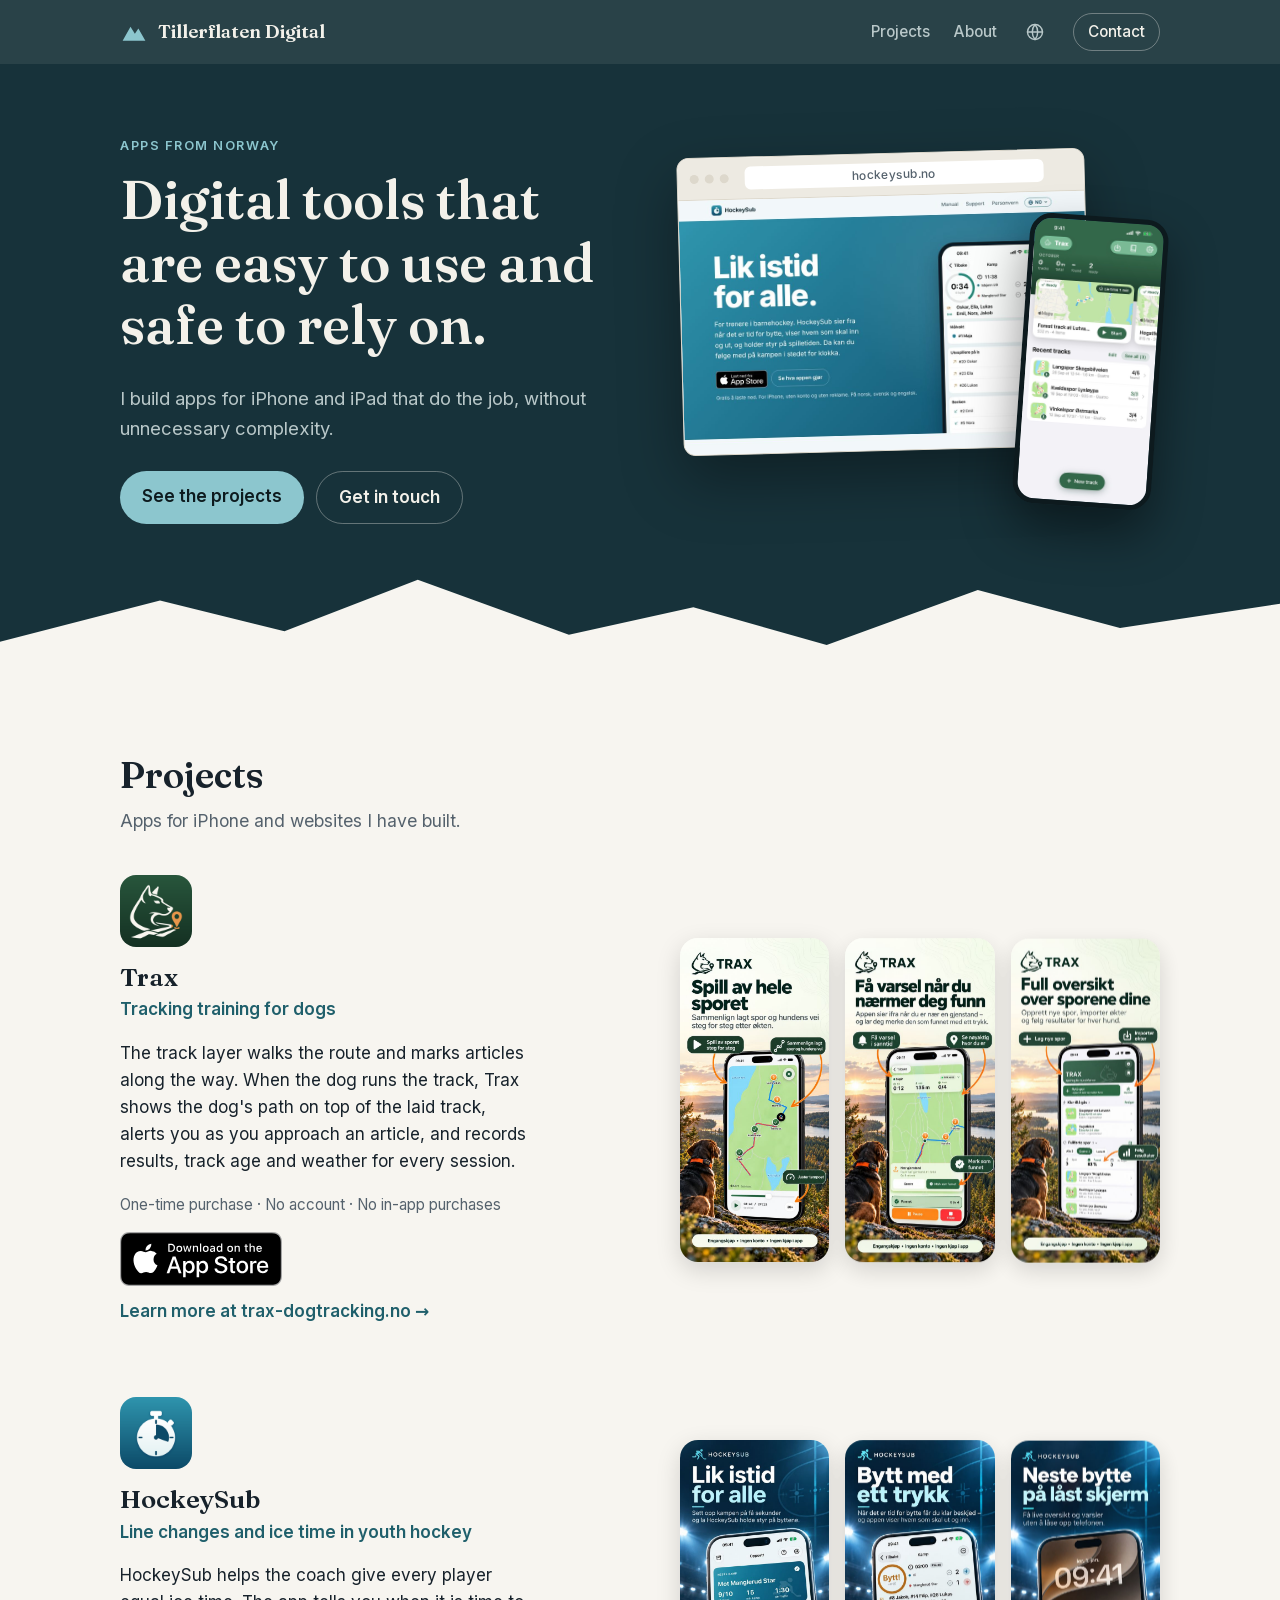
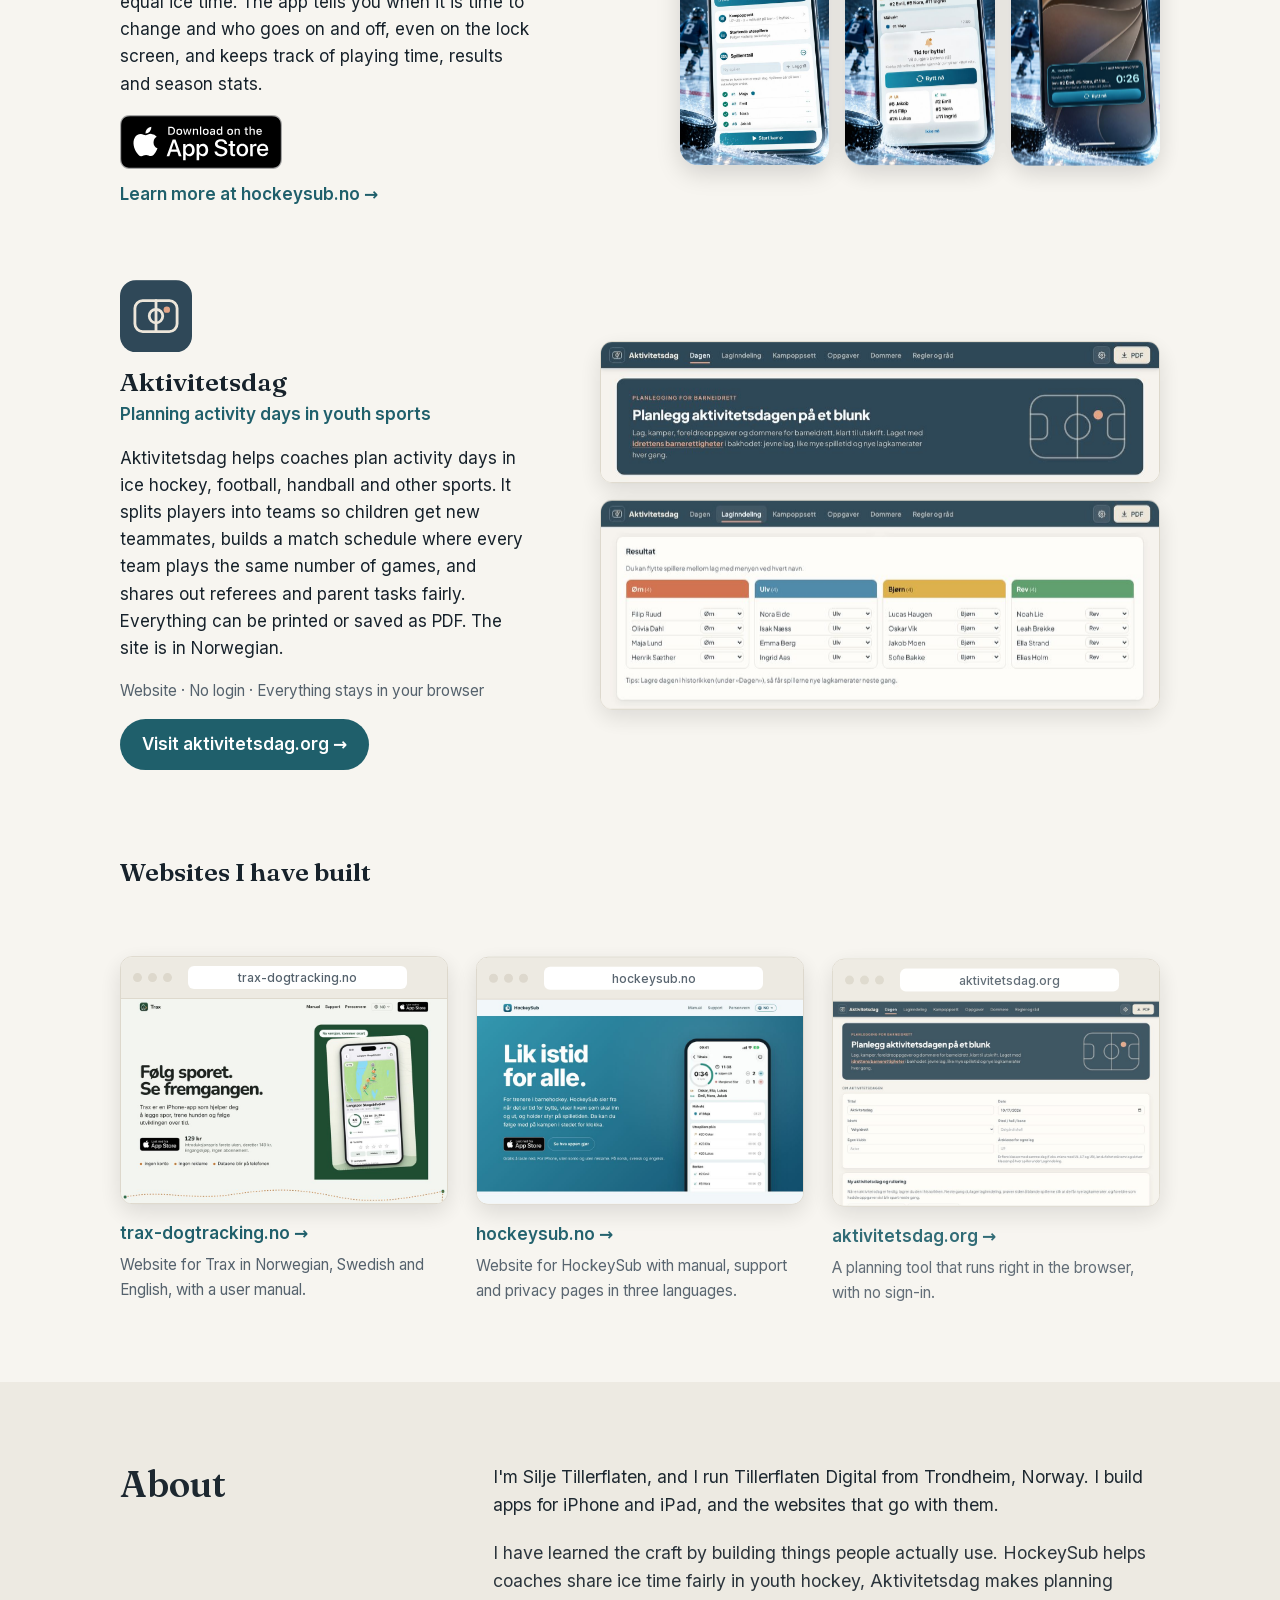
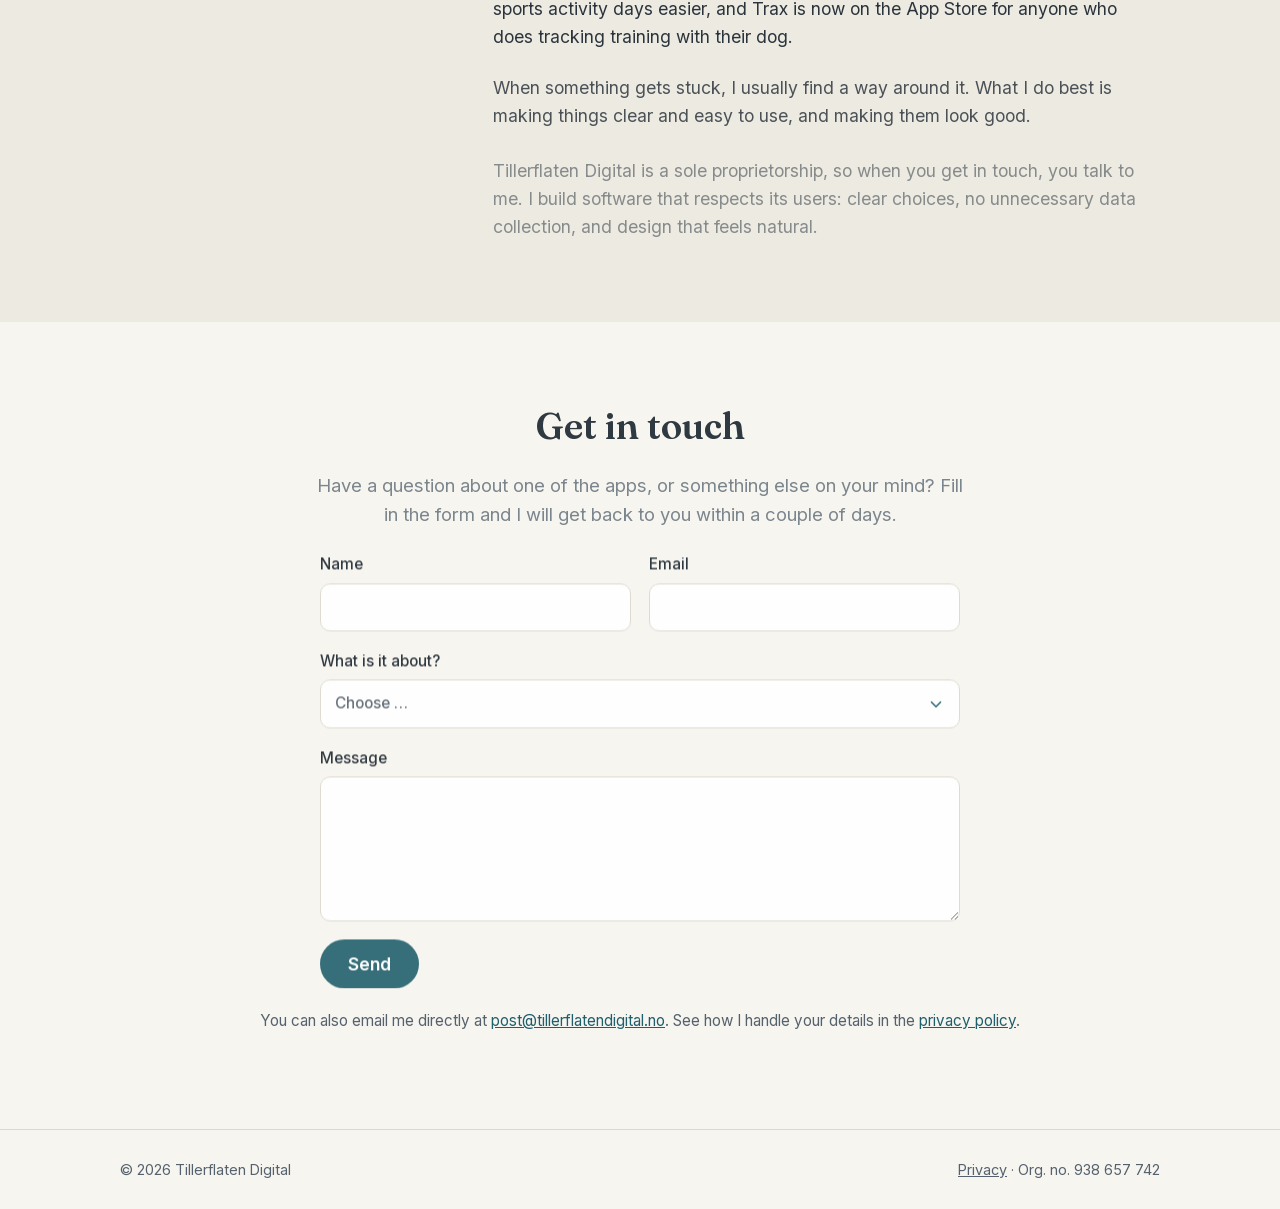
==== site/en/index.html @ fb7f8909 "Skjul nettsidetjenester til bierverv-søknaden er godkjent Fjerner Tjenester og priser, Slik foregår " ====
<!doctype html>
<html lang="en">
<head>
  <meta charset="utf-8">
  <meta name="viewport" content="width=device-width, initial-scale=1">
  <title>Tillerflaten Digital – apps for iPhone and iPad</title>
  <meta name="description" content="Tillerflaten Digital builds apps for iPhone and iPad.">
  <link rel="icon" href="../favicon.ico" sizes="any">
  <link rel="icon" href="../favicon.svg" type="image/svg+xml">
  <link rel="apple-touch-icon" href="../icons/apple-touch-icon.png">
  <link rel="manifest" href="../site.webmanifest">
  <meta name="theme-color" content="#17323a">
  <meta name="apple-mobile-web-app-title" content="Tillerflaten">
  <link rel="alternate" hreflang="nb" href="https://tillerflatendigital.no/">
  <link rel="alternate" hreflang="en" href="https://tillerflatendigital.no/en/">
  <link rel="alternate" hreflang="x-default" href="https://tillerflatendigital.no/">
  <link rel="preload" href="../fonts/inter-latin.woff2" as="font" type="font/woff2" crossorigin>
  <link rel="preload" href="../fonts/fraunces-latin.woff2" as="font" type="font/woff2" crossorigin>
  <link rel="stylesheet" href="../styles.css?v=13">
  <script>
    // Skjul innhold som skal animeres inn, men bare hvis brukeren ikke har bedt om redusert bevegelse.
    if (!matchMedia('(prefers-reduced-motion: reduce)').matches) {
      document.documentElement.classList.add('motion');
      setTimeout(function () { if (!window.gsap) document.documentElement.classList.remove('motion'); }, 3000);
    }
  </script>
</head>
<body>
  <header class="topbar">
    <div class="wrap topbar-inner">
      <a class="brand" href="#">
        <svg class="brand-mark" viewBox="0 0 32 32" aria-hidden="true"><path d="M3 26 L12 10 L17 18 L21 12 L29 26 Z" /></svg>
        Tillerflaten Digital
      </a>
      <nav class="nav" aria-label="Main menu">
        <a href="#apps">Projects</a>
        <a href="#about">About</a>
        <a href="../" class="nav-lang" hreflang="nb" lang="nb" aria-label="Norsk versjon" title="Norsk"><svg class="globe" viewBox="0 0 24 24" aria-hidden="true"><circle cx="12" cy="12" r="9"/><path d="M3 12h18"/><path d="M12 3a14 14 0 0 1 0 18a14 14 0 0 1 0-18z"/></svg></a>
        <a href="#contact" class="nav-cta">Contact</a>
      </nav>
    </div>
  </header>

  <main>
    <section class="hero">
      <div class="wrap hero-grid">
        <div class="hero-text">
        <p class="eyebrow">Apps from Norway</p>
        <h1>Digital tools that are easy to use and safe to rely on.</h1>
        <p class="lead">
          I build apps for iPhone and iPad that do the job,
          without unnecessary complexity.
        </p>
        <div class="actions">
          <a class="btn btn-primary" href="#apps">See the projects</a>
          <a class="btn btn-ghost" href="#contact">Get in touch</a>
        </div>
        </div>
        <div class="hero-art">
          <div class="browser">
            <div class="browser-bar" aria-hidden="true"><span></span><span></span><span></span><b>hockeysub.no</b></div>
            <img src="../img/nettside-hockeysub.jpg?v=2" alt="The website hockeysub.no, built by Tillerflaten Digital" width="960" height="600">
          </div>
          <img class="hero-phone" src="../img/trax-app-en.jpg" alt="The Trax app on iPhone, with tracks ready to run and recent tracks" width="540" height="1173">
        </div>
      </div>
      <svg class="ridge" viewBox="0 0 1440 160" preserveAspectRatio="none" aria-hidden="true">
        <path d="M0 160 L0 110 L180 50 L320 95 L470 20 L640 100 L780 60 L930 115 L1100 35 L1260 90 L1440 55 L1440 160 Z" />
      </svg>
    </section>

    <section id="apps" class="section">
      <div class="wrap">
        <h2>Projects</h2>
        <p class="section-lead">Apps for iPhone and websites I have built.</p>

        <article class="app">
          <div class="app-info">
            <img class="app-icon" src="../img/trax-ikon.png" alt="" width="96" height="96">
            <h3>Trax</h3>
            <p class="app-tagline">Tracking training for dogs</p>
            <p>
              The track layer walks the route and marks articles along the way. When the dog
              runs the track, Trax shows the dog's path on top of the laid track, alerts you as
              you approach an article, and records results, track age and weather for every session.
            </p>
            <p class="app-meta">One-time purchase · No account · No in-app purchases</p>
            <div class="app-links">
              <a class="store-badge" href="https://apps.apple.com/app/id6758005408"><img src="../img/app-store-en.svg" alt="Download Trax on the App Store" width="162" height="54"></a>
              <a class="app-site" href="https://trax-dogtracking.no/en/">Learn more at trax-dogtracking.no →</a>
            </div>
          </div>
          <div class="shots">
            <img src="../img/trax-1.jpg" alt="Trax replays the track and the dog's path step by step" width="540" height="1174" loading="lazy">
            <img src="../img/trax-2.jpg" alt="Trax alerts you when you approach an article" width="540" height="1174" loading="lazy">
            <img src="../img/trax-3.jpg" alt="Overview of tracks and results in Trax" width="540" height="1174" loading="lazy">
          </div>
        </article>

        <article class="app">
          <div class="app-info">
            <img class="app-icon" src="../img/hockeysub-ikon.png" alt="" width="96" height="96">
            <h3>HockeySub</h3>
            <p class="app-tagline">Line changes and ice time in youth hockey</p>
            <p>
              HockeySub helps the coach give every player equal ice time. The app tells you when
              it is time to change and who goes on and off, even on the lock screen, and keeps
              track of playing time, results and season stats.
            </p>
            <div class="app-links">
              <a class="store-badge" href="https://apps.apple.com/app/id6752128486"><img src="../img/app-store-en.svg" alt="Download HockeySub on the App Store" width="162" height="54"></a>
              <a class="app-site" href="https://hockeysub.no/">Learn more at hockeysub.no →</a>
            </div>
          </div>
          <div class="shots">
            <img src="../img/hockeysub-1.jpg" alt="Setting up a game in HockeySub" width="540" height="1174" loading="lazy">
            <img src="../img/hockeysub-2.jpg" alt="HockeySub tells you when it is time to change" width="540" height="1174" loading="lazy">
            <img src="../img/hockeysub-3.jpg" alt="The next change shown on the lock screen" width="540" height="1174" loading="lazy">
          </div>
        </article>

        <article class="app app-web">
          <div class="app-info">
            <img class="app-icon" src="../img/aktivitetsdag-ikon.svg" alt="" width="96" height="96">
            <h3>Aktivitetsdag</h3>
            <p class="app-tagline">Planning activity days in youth sports</p>
            <p>
              Aktivitetsdag helps coaches plan activity days in ice hockey, football, handball and other sports. It splits players into teams so children get new teammates, builds a match schedule where every team plays the same number of games, and shares out referees and parent tasks fairly. Everything can be printed or saved as PDF. The site is in Norwegian.
            </p>
            <p class="app-meta">Website · No login · Everything stays in your browser</p>
            <div class="app-links">
              <a class="btn btn-primary" href="https://aktivitetsdag.org/">Visit aktivitetsdag.org →</a>
            </div>
          </div>
          <div class="web-shots">
            <img src="../img/aktivitetsdag-1.jpg?v=2" alt="The Aktivitetsdag home page" width="960" height="242" loading="lazy">
            <img src="../img/aktivitetsdag-2.jpg?v=2" alt="Team split into four teams in Aktivitetsdag" width="960" height="357" loading="lazy">
          </div>
        </article>

        <div class="sites">
          <h3>Websites I have built</h3>
          <p class="section-lead">Each app has its own website, built from scratch to fit the product.</p>
          <div class="site-grid">
          <a class="site-card" href="https://trax-dogtracking.no/">
            <div class="browser">
              <div class="browser-bar" aria-hidden="true"><span></span><span></span><span></span><b>trax-dogtracking.no</b></div>
              <img src="../img/nettside-trax.jpg?v=3" alt="The front page of trax-dogtracking.no" width="960" height="600" loading="lazy">
            </div>
            <span class="site-name">trax-dogtracking.no →</span>
            <span class="site-desc">Website for Trax in Norwegian, Swedish and English, with a user manual.</span>
          </a>
          <a class="site-card" href="https://hockeysub.no/">
            <div class="browser">
              <div class="browser-bar" aria-hidden="true"><span></span><span></span><span></span><b>hockeysub.no</b></div>
              <img src="../img/nettside-hockeysub.jpg?v=2" alt="The front page of hockeysub.no" width="960" height="600" loading="lazy">
            </div>
            <span class="site-name">hockeysub.no →</span>
            <span class="site-desc">Website for HockeySub with manual, support and privacy pages in three languages.</span>
          </a>
          <a class="site-card" href="https://aktivitetsdag.org/">
            <div class="browser">
              <div class="browser-bar" aria-hidden="true"><span></span><span></span><span></span><b>aktivitetsdag.org</b></div>
              <img src="../img/nettside-aktivitetsdag.jpg?v=2" alt="The front page of aktivitetsdag.org" width="960" height="600" loading="lazy">
            </div>
            <span class="site-name">aktivitetsdag.org →</span>
            <span class="site-desc">A planning tool that runs right in the browser, with no sign-in.</span>
          </a>
          </div>
        </div>
      </div>
    </section>

    <section id="about" class="section section-alt">
      <div class="wrap about">
        <h2>About</h2>
        <div>
          <p>
            I'm Silje Tillerflaten, and I run Tillerflaten Digital from Trondheim, Norway. I build apps for iPhone and iPad, and the websites that go with them.
          </p>
          <p>
            I have learned the craft by building things people actually use. HockeySub helps coaches share ice time fairly in youth hockey, Aktivitetsdag makes planning sports activity days easier, and Trax is now on the App Store for anyone who does tracking training with their dog.
          </p>
          <p>
            When something gets stuck, I usually find a way around it. What I do best is making things clear and easy to use, and making them look good.
          </p>
          <p>
            Tillerflaten Digital is a sole proprietorship, so when you get in touch, you talk to me. I build software that respects its users: clear choices, no unnecessary data collection, and design that feels natural.
          </p>
        </div>
      </div>
    </section>

    <section id="contact" class="section">
      <div class="wrap contact">
        <h2>Get in touch</h2>
        <p class="lead">Have a question about one of the apps, or something else on your mind? Fill in the form and I will get back to you within a couple of days.</p>
        <form class="form" action="https://formsubmit.co/post@tillerflatendigital.no" method="POST">
          <input type="hidden" name="_subject" value="New enquiry from tillerflatendigital.no (English)">
          <input type="hidden" name="_next" value="https://tillerflatendigital.no/en/thanks.html">
          <input type="hidden" name="_template" value="table">
          <input type="text" name="_honey" class="hp" tabindex="-1" autocomplete="off" aria-hidden="true">
          <div class="form-row">
            <label>Name
              <input type="text" name="Name" autocomplete="name" required>
            </label>
            <label>Email
              <input type="email" name="email" autocomplete="email" required>
            </label>
          </div>
          <label>What is it about?
            <select name="What is it about?" required>
              <option value="">Choose …</option>
              <option>Trax</option>
              <option>HockeySub</option>
              <option>Aktivitetsdag</option>
              <option>Something else</option>
            </select>
          </label>
          <label>Message
            <textarea name="Message" rows="5" required></textarea>
          </label>
          <button type="submit" class="btn btn-primary btn-lg">Send</button>
        </form>
        <p class="form-alt">You can also email me directly at <a href="mailto:post@tillerflatendigital.no">post@tillerflatendigital.no</a>. See how I handle your details in the <a href="privacy.html">privacy policy</a>.</p>
      </div>
    </section>
  </main>

  <footer class="footer">
    <div class="wrap footer-inner">
      <span>© <span id="year">2026</span> Tillerflaten Digital</span>
      <span><a href="privacy.html">Privacy</a> · Org. no. 938 657 742</span>
    </div>
  </footer>

  <script>document.getElementById('year').textContent = new Date().getFullYear();</script>
  <script src="../vendor/gsap.min.js" defer></script>
  <script src="../vendor/ScrollTrigger.min.js" defer></script>
  <script src="../motion.js?v=4" defer></script>
  <script data-goatcounter="https://tillerflatendigital.goatcounter.com/count" async src="//gc.zgo.at/count.js"></script>
</body>
</html>
---- site/styles.css ----
/* Skrifter ligger på siden selv, så ingen besøkende sendes til Google (GDPR).
   Variable filer: én fil dekker alle vektene. latin-ext lastes bare ved behov. */
@font-face {
  font-family: 'Fraunces';
  font-style: normal;
  font-weight: 500 600;
  font-display: swap;
  src: url(fonts/fraunces-latin.woff2) format('woff2');
  unicode-range: U+0000-00FF, U+0131, U+0152-0153, U+02BB-02BC, U+02C6, U+02DA, U+02DC, U+0304, U+0308, U+0329, U+2000-206F, U+20AC, U+2122, U+2191, U+2193, U+2212, U+2215, U+FEFF, U+FFFD;
}
@font-face {
  font-family: 'Fraunces';
  font-style: normal;
  font-weight: 500 600;
  font-display: swap;
  src: url(fonts/fraunces-latin-ext.woff2) format('woff2');
  unicode-range: U+0100-02BA, U+02BD-02C5, U+02C7-02CC, U+02CE-02D7, U+02DD-02FF, U+0304, U+0308, U+0329, U+1D00-1DBF, U+1E00-1E9F, U+1EF2-1EFF, U+2020, U+20A0-20AB, U+20AD-20C4, U+2113, U+2C60-2C7F, U+A720-A7FF;
}
@font-face {
  font-family: 'Inter';
  font-style: normal;
  font-weight: 400 600;
  font-display: swap;
  src: url(fonts/inter-latin.woff2) format('woff2');
  unicode-range: U+0000-00FF, U+0131, U+0152-0153, U+02BB-02BC, U+02C6, U+02DA, U+02DC, U+0304, U+0308, U+0329, U+2000-206F, U+20AC, U+2122, U+2191, U+2193, U+2212, U+2215, U+FEFF, U+FFFD;
}
@font-face {
  font-family: 'Inter';
  font-style: normal;
  font-weight: 400 600;
  font-display: swap;
  src: url(fonts/inter-latin-ext.woff2) format('woff2');
  unicode-range: U+0100-02BA, U+02BD-02C5, U+02C7-02CC, U+02CE-02D7, U+02DD-02FF, U+0304, U+0308, U+0329, U+1D00-1DBF, U+1E00-1E9F, U+1EF2-1EFF, U+2020, U+20A0-20AB, U+20AD-20C4, U+2113, U+2C60-2C7F, U+A720-A7FF;
}

:root {
  --bg: #f7f5f0;
  --bg-alt: #edeae2;
  --surface: #ffffff;
  --text: #17222b;
  --muted: #55626d;
  --border: #ddd8cc;
  --accent: #1f5f6b;
  --accent-hover: #174a54;
  --accent-soft: #dcebec;
  --on-accent: #ffffff;
  --ridge: #edeae2;
  --hero-bg: #17323a;
  --hero-text: #f3f1ea;
  --hero-muted: #b9c8c9;
  --radius: 14px;
}

@media (prefers-color-scheme: dark) {
  :root {
    --bg: #11181d;
    --bg-alt: #172128;
    --surface: #1b262e;
    --text: #e8ebe9;
    --muted: #9aa8b0;
    --border: #2a3842;
    --accent: #6fb3bd;
    --accent-hover: #8cc6ce;
    --accent-soft: #1f3a40;
    --on-accent: #0d1a1e;
    --ridge: #172128;
    --hero-bg: #0c2027;
  }
}

* { box-sizing: border-box; }

html { scroll-behavior: smooth; }

body {
  margin: 0;
  background: var(--bg);
  color: var(--text);
  font-family: Inter, system-ui, -apple-system, sans-serif;
  font-size: 17px;
  line-height: 1.6;
  -webkit-font-smoothing: antialiased;
}

h1, h2, h3 {
  font-family: Fraunces, Georgia, serif;
  font-weight: 600;
  line-height: 1.15;
  margin: 0 0 .5em;
}

h1 { font-size: clamp(2.1rem, 5vw, 3.4rem); max-width: 18ch; }
h2 { font-size: clamp(1.7rem, 3.5vw, 2.3rem); }
h3 { font-size: 1.3rem; }

p { margin: 0 0 1em; }

a { color: var(--accent); }

.wrap {
  max-width: 1080px;
  margin: 0 auto;
  padding: 0 20px;
}

/* Topbar */
.topbar {
  position: sticky;
  top: 0;
  z-index: 10;
  background: color-mix(in srgb, var(--hero-bg) 92%, transparent);
  backdrop-filter: blur(8px);
}

.topbar-inner {
  display: flex;
  align-items: center;
  justify-content: space-between;
  gap: 16px;
  height: 64px;
}

.brand {
  display: flex;
  align-items: center;
  gap: 10px;
  color: var(--hero-text);
  text-decoration: none;
  font-family: Fraunces, Georgia, serif;
  font-weight: 600;
  font-size: 1.15rem;
  white-space: nowrap;
}

.brand-mark { width: 28px; height: 28px; fill: #8cc6ce; }

.nav { display: flex; align-items: center; gap: 24px; }

.nav a {
  color: var(--hero-muted);
  text-decoration: none;
  font-weight: 500;
  font-size: .95rem;
}

.nav a:hover { color: var(--hero-text); }

.nav .nav-lang {
  display: inline-flex;
  align-items: center;
  padding: 4px;
}
.nav .globe {
  width: 20px;
  height: 20px;
  fill: none;
  stroke: currentColor;
  stroke-width: 1.7;
  stroke-linecap: round;
  stroke-linejoin: round;
}

.nav .nav-cta {
  color: var(--hero-text);
  border: 1px solid color-mix(in srgb, var(--hero-text) 35%, transparent);
  padding: 6px 14px;
  border-radius: 999px;
}

/* Hero */
.hero {
  position: relative;
  background: var(--hero-bg);
  color: var(--hero-text);
  padding: 72px 0 150px;
  overflow: hidden;
}

.eyebrow {
  text-transform: uppercase;
  letter-spacing: .12em;
  font-size: .8rem;
  font-weight: 600;
  color: #8cc6ce;
}

.lead {
  font-size: 1.15rem;
  max-width: 54ch;
  color: var(--muted);
}

.hero .lead { color: var(--hero-muted); }

.actions { display: flex; flex-wrap: wrap; gap: 12px; margin-top: 28px; }

.ridge {
  position: absolute;
  left: 0; right: 0; bottom: -2px;
  width: 100%;
  height: 110px;
  fill: var(--bg);
}

/* Buttons */
.btn {
  display: inline-block;
  padding: 12px 22px;
  border-radius: 999px;
  font-weight: 600;
  text-decoration: none;
  transition: background .15s, color .15s, border-color .15s;
}

.btn-primary { background: #8cc6ce; color: #0d1a1e; }
.btn-primary:hover { background: #a7d5db; }

.btn-ghost {
  color: var(--hero-text);
  border: 1px solid color-mix(in srgb, var(--hero-text) 35%, transparent);
}
.btn-ghost:hover { border-color: var(--hero-text); }

.contact .btn-primary { background: var(--accent); color: var(--on-accent); }
.contact .btn-primary:hover { background: var(--accent-hover); }

.btn-lg { font-size: 1.1rem; padding: 14px 28px; }

/* Sections */
.section { padding: 80px 0; }
.section-alt { background: var(--bg-alt); }

.cards {
  display: grid;
  grid-template-columns: repeat(auto-fit, minmax(260px, 1fr));
  gap: 20px;
  margin-top: 28px;
}

.card {
  background: var(--surface);
  border: 1px solid var(--border);
  border-radius: var(--radius);
  padding: 28px;
}

.card p { color: var(--muted); margin: 0; }

.card-icon {
  width: 44px;
  height: 44px;
  border-radius: 12px;
  background: var(--accent-soft);
  display: grid;
  place-items: center;
  margin-bottom: 18px;
}

.card-icon svg {
  width: 22px;
  height: 22px;
  fill: none;
  stroke: var(--accent);
  stroke-width: 1.8;
  stroke-linecap: round;
  stroke-linejoin: round;
}

.tag {
  font-family: Inter, system-ui, sans-serif;
  font-size: .72rem;
  font-weight: 600;
  text-transform: uppercase;
  letter-spacing: .06em;
  vertical-align: middle;
  background: var(--accent-soft);
  color: var(--accent);
  padding: 3px 8px;
  border-radius: 999px;
  margin-left: 6px;
}

.about {
  display: grid;
  grid-template-columns: 1fr 2fr;
  gap: 40px;
}

.about p { font-size: 1.1rem; max-width: 60ch; }

.contact { text-align: center; }
.contact .lead { margin: 0 auto 28px; }

/* Footer */
.footer {
  border-top: 1px solid var(--border);
  padding: 28px 0;
  color: var(--muted);
  font-size: .9rem;
}

.footer-inner {
  display: flex;
  justify-content: space-between;
  flex-wrap: wrap;
  gap: 8px;
}

.section-lead { color: var(--muted); margin: -8px 0 40px; font-size: 1.1rem; }

.app {
  display: grid;
  grid-template-columns: minmax(0, 1fr) minmax(0, 1.4fr);
  gap: 48px;
  align-items: center;
}
.app + .app { margin-top: 72px; }
.app-icon { width: 72px; height: 72px; border-radius: 16px; display: block; margin-bottom: 16px; }
.app h3 { margin: 0; font-size: 1.6rem; }
.app-tagline { color: var(--accent); font-weight: 600; margin: 4px 0 16px; }
.app-info p { max-width: 52ch; }
.app-meta { color: var(--muted); font-size: 0.95rem; }
.app .btn { margin-top: 0; }
.app-links { display: flex; flex-wrap: wrap; align-items: center; gap: 12px 20px; margin-top: 8px; }
.app-site { font-weight: 600; text-decoration: none; }
.app-site:hover { text-decoration: underline; }
.store-badge { display: inline-flex; border-radius: 10px; transition: transform .15s ease; }
.store-badge:hover { transform: translateY(-1px); }
.store-badge:focus-visible { outline: 2px solid var(--accent, currentColor); outline-offset: 3px; }
.store-badge img { height: 54px; width: auto; display: block; }
.app .btn-primary { background: var(--accent); color: var(--on-accent); }
.app .btn-primary:hover { background: var(--accent-hover); }

.shots {
  display: grid;
  grid-template-columns: repeat(3, minmax(0, 1fr));
  gap: 16px;
  max-width: 480px;
  justify-self: end;
}
.shots img {
  width: 100%;
  height: auto;
  border-radius: 18px;
  box-shadow: 0 8px 24px rgba(0, 0, 0, 0.15);
}

/* Prices */
.cards-4 { grid-template-columns: repeat(auto-fit, minmax(230px, 1fr)); }
.card .price {
  color: var(--accent);
  font-weight: 600;
  font-size: 1.1rem;
  margin: -4px 0 12px;
}
.price-note { color: var(--muted); max-width: 70ch; margin: 28px 0 0; }

/* How it works */
.steps {
  list-style: none;
  counter-reset: step;
  padding: 0;
  margin: 28px 0 0;
  display: grid;
  grid-template-columns: repeat(auto-fit, minmax(220px, 1fr));
  gap: 28px;
}
.step { counter-increment: step; }
.step::before {
  content: counter(step);
  display: grid;
  place-items: center;
  width: 40px;
  height: 40px;
  border-radius: 50%;
  background: var(--accent);
  color: var(--on-accent);
  font-weight: 600;
  margin-bottom: 14px;
}
.step h3 { font-size: 1.15rem; }
.step p { color: var(--muted); margin: 0; }

/* Contact form */
.form {
  max-width: 640px;
  margin: 0 auto;
  text-align: left;
  display: grid;
  gap: 18px;
}
.form-row { display: grid; grid-template-columns: 1fr 1fr; gap: 18px; }
.form label { display: grid; align-content: start; gap: 6px; font-weight: 500; font-size: .95rem; }
.form .opt { color: var(--muted); font-weight: 400; }
.form input, .form select, .form textarea {
  font: inherit;
  color: var(--text);
  background: var(--surface);
  border: 1px solid var(--border);
  border-radius: 10px;
  padding: 11px 14px;
  width: 100%;
}
.form textarea { resize: vertical; }
.form select {
  appearance: none;
  -webkit-appearance: none;
  cursor: pointer;
  padding-right: 42px;
  background-image: url("data:image/svg+xml,%3Csvg xmlns='http://www.w3.org/2000/svg' viewBox='0 0 24 24' fill='none' stroke='%231f5f6b' stroke-width='2.2' stroke-linecap='round' stroke-linejoin='round'%3E%3Cpath d='M6 9l6 6 6-6'/%3E%3C/svg%3E");
  background-repeat: no-repeat;
  background-position: right 14px center;
  background-size: 18px;
}
.form select:invalid { color: var(--muted); }
.form select option { color: var(--text); background: var(--surface); }
.form input:focus, .form select:focus, .form textarea:focus {
  outline: 2px solid var(--accent);
  outline-offset: 1px;
  border-color: var(--accent);
}
.form button { justify-self: start; border: 0; cursor: pointer; font-family: inherit; }
.form .hp { position: absolute; left: -9999px; }
.form-alt { color: var(--muted); margin-top: 24px; font-size: .95rem; }

@media (prefers-color-scheme: dark) {
  .form select {
    background-image: url("data:image/svg+xml,%3Csvg xmlns='http://www.w3.org/2000/svg' viewBox='0 0 24 24' fill='none' stroke='%236fb3bd' stroke-width='2.2' stroke-linecap='round' stroke-linejoin='round'%3E%3Cpath d='M6 9l6 6 6-6'/%3E%3C/svg%3E");
  }
}

.web-shots {
  display: grid;
  gap: 16px;
  max-width: 560px;
  justify-self: end;
}
.web-shots img {
  width: 100%;
  height: auto;
  border-radius: 12px;
  border: 1px solid var(--border);
  box-shadow: 0 8px 24px rgba(0, 0, 0, 0.12);
}

@media (max-width: 860px) {
  .web-shots { justify-self: stretch; }
  .app { grid-template-columns: 1fr; gap: 28px; }
  .shots { justify-self: start; }
}

@media (max-width: 640px) {
  body { font-size: 16px; }
  .nav { gap: 16px; }
  .nav a:not(.nav-cta):not(.nav-lang) { display: none; }
  .brand { font-size: 1rem; }
  .hero { padding: 48px 0 120px; }
  .section { padding: 56px 0; }
  .about { grid-template-columns: 1fr; gap: 0; }
  .shots { display: flex; overflow-x: auto; scroll-snap-type: x mandatory; gap: 12px; margin-right: -20px; padding-right: 20px; }
  .form-row { grid-template-columns: 1fr; }
  .shots img { flex: 0 0 44%; width: 44%; min-width: 0; scroll-snap-align: start; }
}

/* Animasjon: skjult til motion.js viser det. Se <head> og motion.js. */
.motion .hero-text > *,
.motion .hero-art,
.motion .site-card,
.motion .section h2,
.motion .section-lead,
.motion .contact .lead,
.motion .card,
.motion .price-note,
.motion .step,
.motion .about > div > p,
.motion .contact .form,
.motion .app-info,
.motion .shots img,
.motion .web-shots img { visibility: hidden; }

/* Hero: tekst til venstre, utvalg av arbeid til høyre */
.hero .wrap { position: relative; z-index: 1; }
.hero-grid {
  display: grid;
  grid-template-columns: minmax(0, 1.05fr) minmax(0, 1fr);
  gap: 56px;
  align-items: center;
}
.hero-art {
  position: relative;
  padding: 0 72px 56px 0;
}
.hero-art .browser {
  transform: rotate(-1.5deg);
  box-shadow: 0 24px 60px rgba(0, 0, 0, 0.35);
}
.hero-phone {
  position: absolute;
  right: 0;
  bottom: 0;
  width: 29%;
  height: auto;
  border-radius: 22px;
  border: 5px solid #0d1a1e;
  box-shadow: 0 24px 50px rgba(0, 0, 0, 0.45);
  transform: rotate(4deg);
}

/* Nettleservindu rundt skjermbilder av nettsider */
.browser {
  background: var(--surface);
  border: 1px solid var(--border);
  border-radius: 12px;
  overflow: hidden;
}
.browser-bar {
  display: flex;
  align-items: center;
  gap: 6px;
  padding: 9px 12px;
  background: var(--bg-alt);
  border-bottom: 1px solid var(--border);
}
.browser-bar span {
  width: 9px;
  height: 9px;
  border-radius: 50%;
  background: var(--border);
}
.browser-bar b {
  flex: 1;
  margin: 0 28px 0 10px;
  padding: 2px 10px;
  border-radius: 6px;
  background: var(--surface);
  color: var(--muted);
  font-size: .75rem;
  font-weight: 500;
  text-align: center;
  white-space: nowrap;
  overflow: hidden;
  text-overflow: ellipsis;
}
.browser img { display: block; width: 100%; height: auto; }

/* Nettsider jeg har laget */
.sites { margin-top: 88px; }
.sites h3 { font-size: 1.6rem; }
.sites .section-lead { margin: 0 0 28px; max-width: 60ch; }
.site-grid {
  display: grid;
  grid-template-columns: repeat(auto-fit, minmax(260px, 1fr));
  gap: 28px;
}
.site-card {
  display: grid;
  gap: 6px;
  color: inherit;
  text-decoration: none;
}
.site-card .browser {
  margin-bottom: 10px;
  box-shadow: 0 8px 24px rgba(0, 0, 0, 0.12);
  transition: transform .2s, box-shadow .2s;
}
.site-card:hover .browser,
.site-card:focus-visible .browser {
  transform: translateY(-4px);
  box-shadow: 0 16px 32px rgba(0, 0, 0, 0.16);
}
.site-name { color: var(--accent); font-weight: 600; }
.site-card:hover .site-name { text-decoration: underline; }
.site-desc { color: var(--muted); font-size: .95rem; }

/* Priser: titler, priser og tekst på samme linje i alle kortene */
@supports (grid-template-rows: subgrid) {
  .cards-4 .card {
    display: grid;
    grid-row: span 4;
    grid-template-rows: subgrid;
    row-gap: 0;
    align-content: start;
  }
  .cards-4 .card h3 { align-self: end; }
}
.card { position: relative; }
.card-featured { border-color: var(--accent); box-shadow: 0 0 0 1px var(--accent); }
.card-badge {
  position: absolute;
  top: -13px;
  left: 24px;
  height: 26px;
  display: inline-flex;
  align-items: center;
  padding: 0 10px;
  border-radius: 999px;
  background: var(--accent);
  color: var(--on-accent);
  font-size: .72rem;
  font-weight: 600;
  letter-spacing: .04em;
  text-transform: uppercase;
}
.price-cta {
  display: flex;
  flex-wrap: wrap;
  align-items: center;
  justify-content: space-between;
  gap: 20px 40px;
  margin-top: 28px;
}
.price-cta .price-note { margin: 0; }
.price-cta .btn-primary { background: var(--accent); color: var(--on-accent); white-space: nowrap; }
.price-cta .btn-primary:hover { background: var(--accent-hover); }

@media (max-width: 960px) {
  .hero-grid { grid-template-columns: 1fr; gap: 40px; }
  .hero-art { max-width: 560px; }
}
@media (max-width: 640px) {
  .hero-art { padding: 0 44px 36px 0; }
  .hero-phone { border-width: 3px; border-radius: 14px; }
  .sites { margin-top: 64px; }
}

/* Personvernerklæring */
.legal { max-width: 720px; }
.legal h1 { max-width: none; }
.legal h2 { font-size: 1.35rem; margin-top: 2em; }
.legal p, .legal dd { max-width: 65ch; }
.legal .updated { color: var(--muted); font-size: .95rem; }
.legal dl { display: grid; grid-template-columns: 6.5em 1fr; gap: 8px 16px; margin: 12px 0 1em; }
.legal dt { font-weight: 600; }
.legal dd { margin: 0; color: var(--muted); }
.footer a { color: inherit; }
@media (max-width: 480px) {
  .legal dl { grid-template-columns: 1fr; gap: 2px; }
  .legal dd { margin-bottom: 10px; }
}
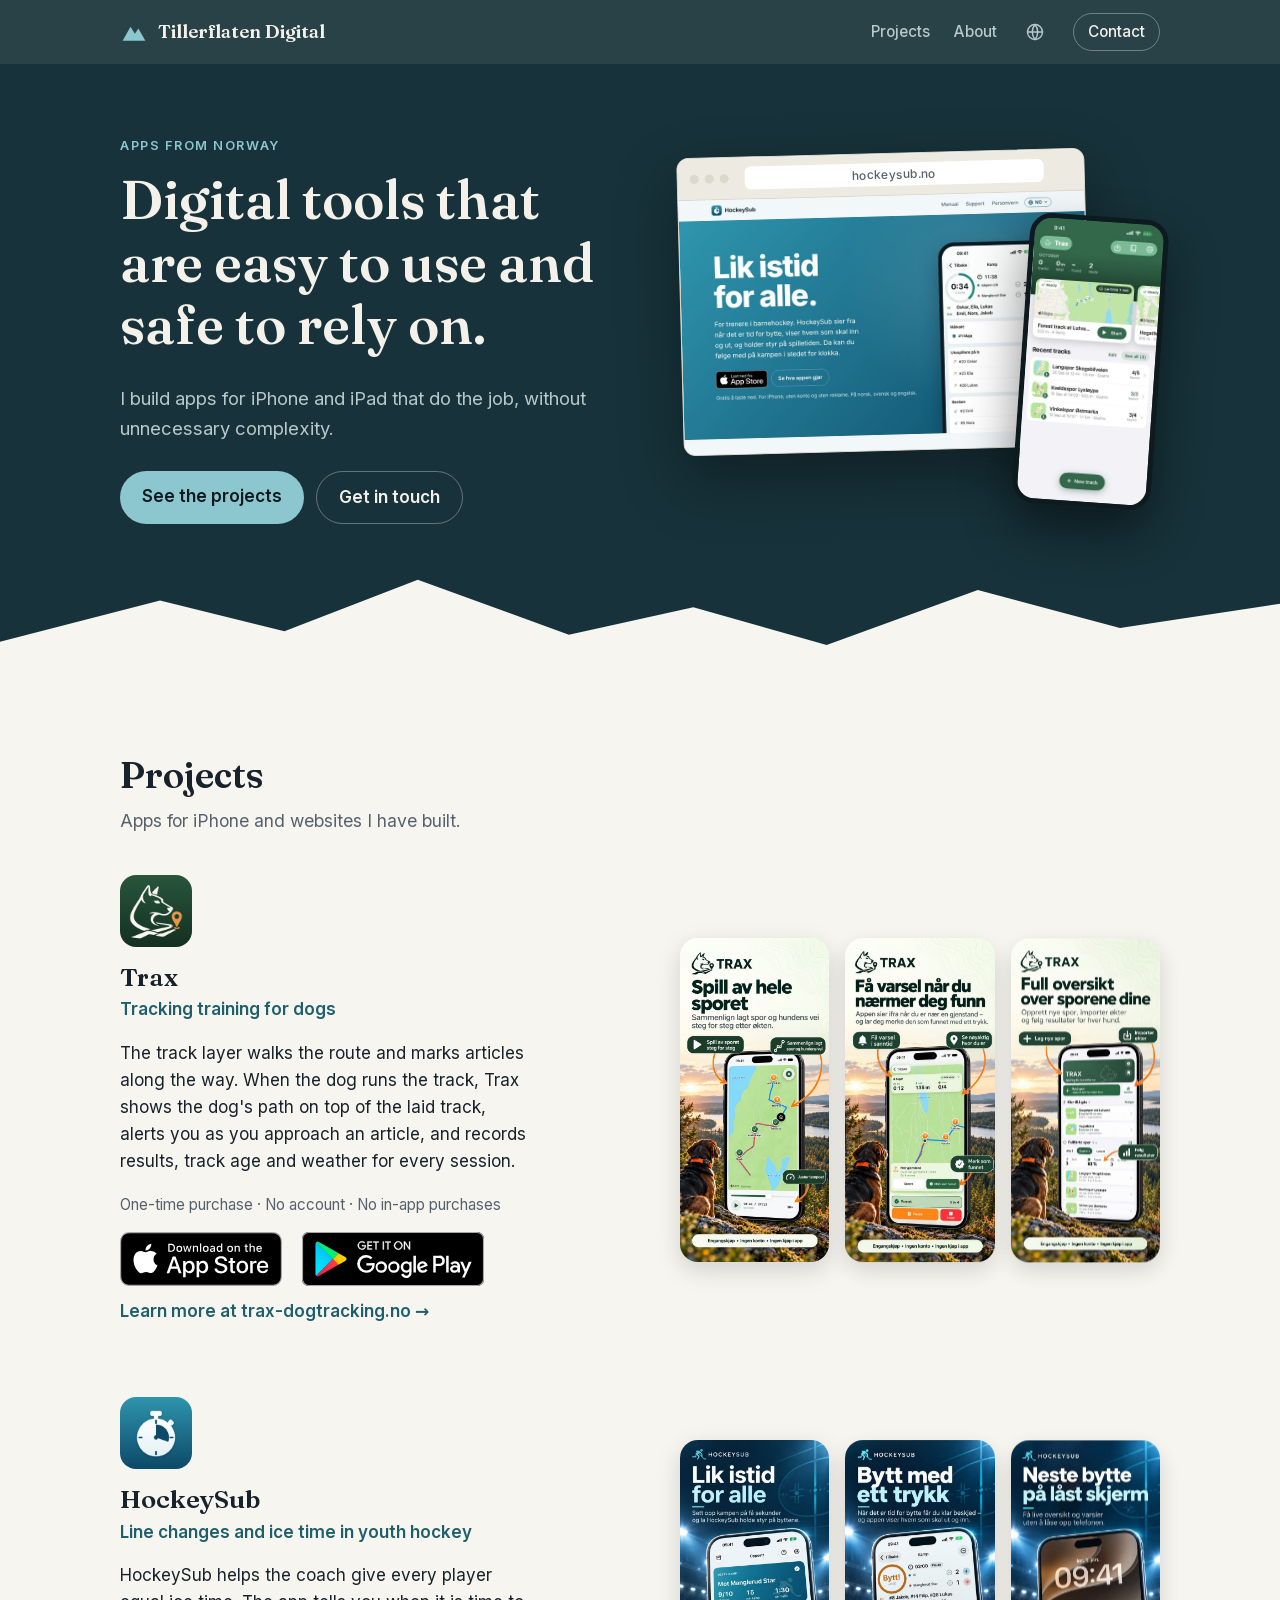
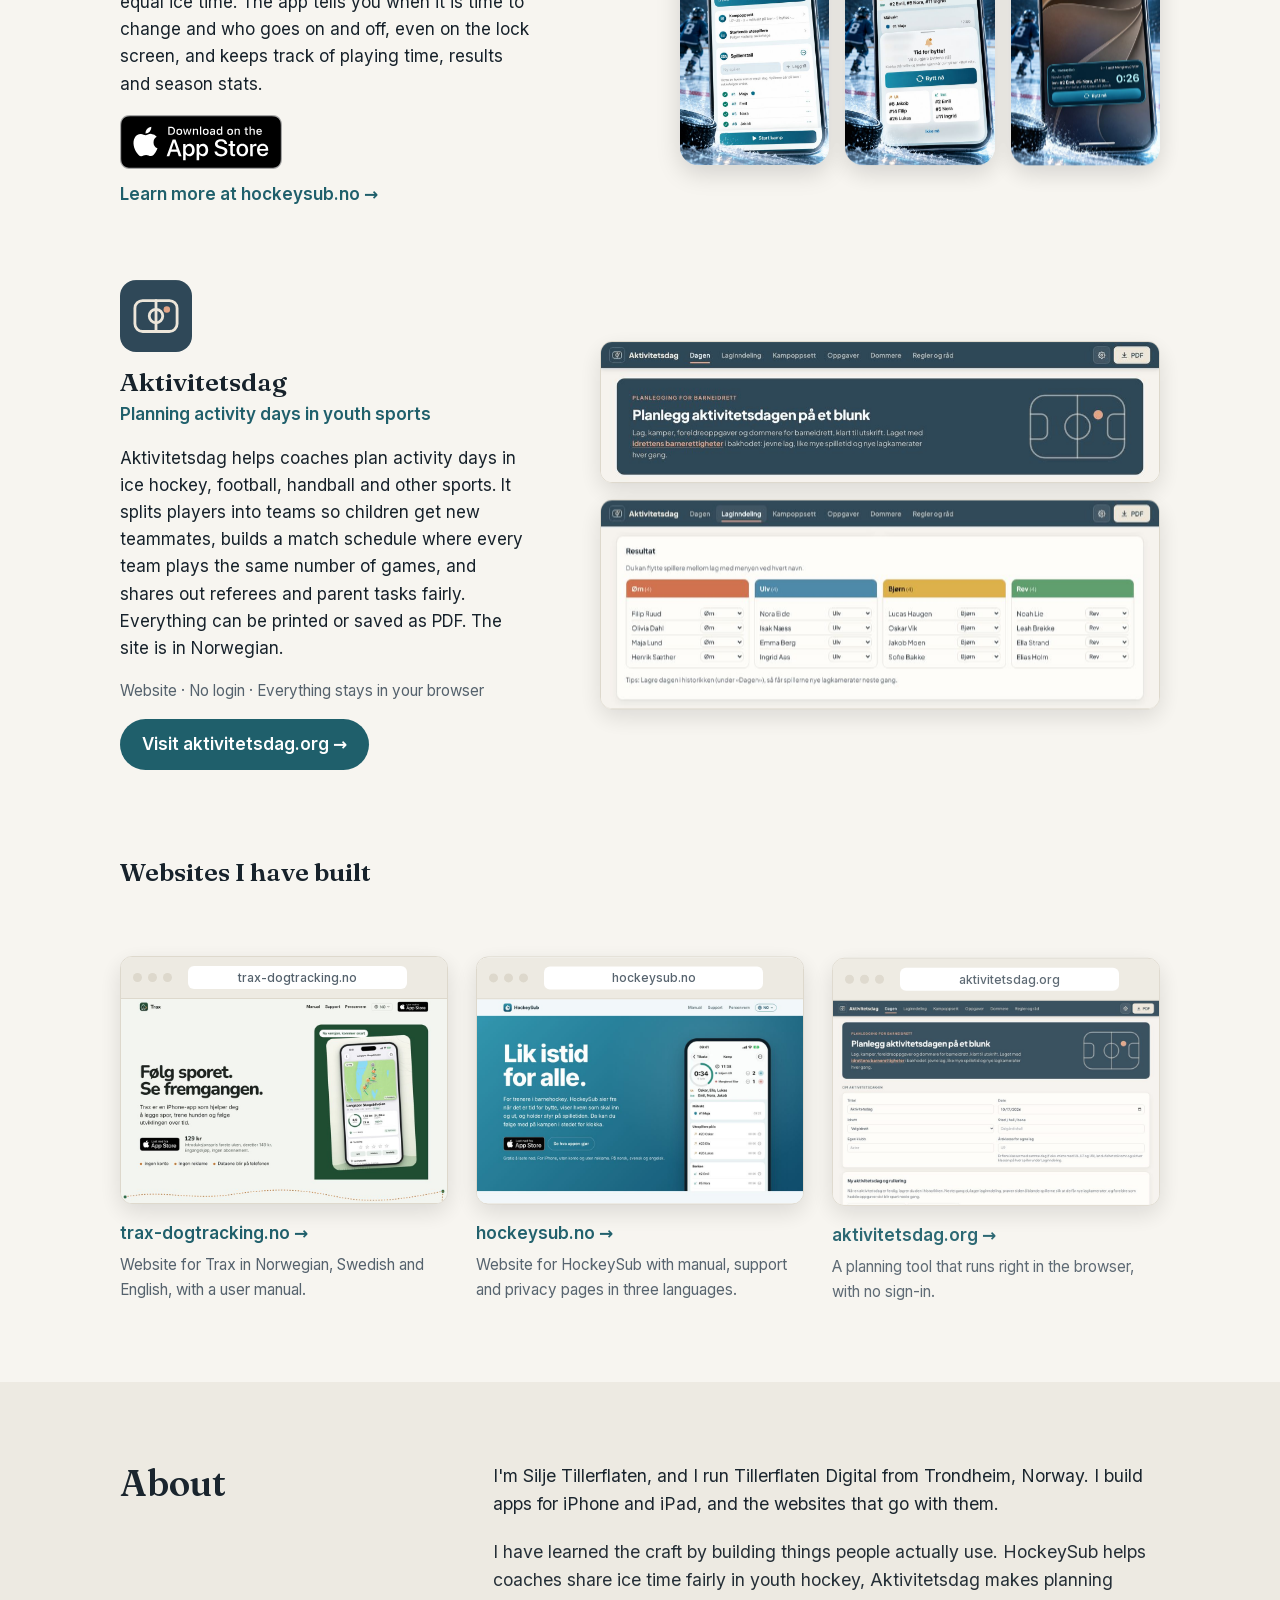
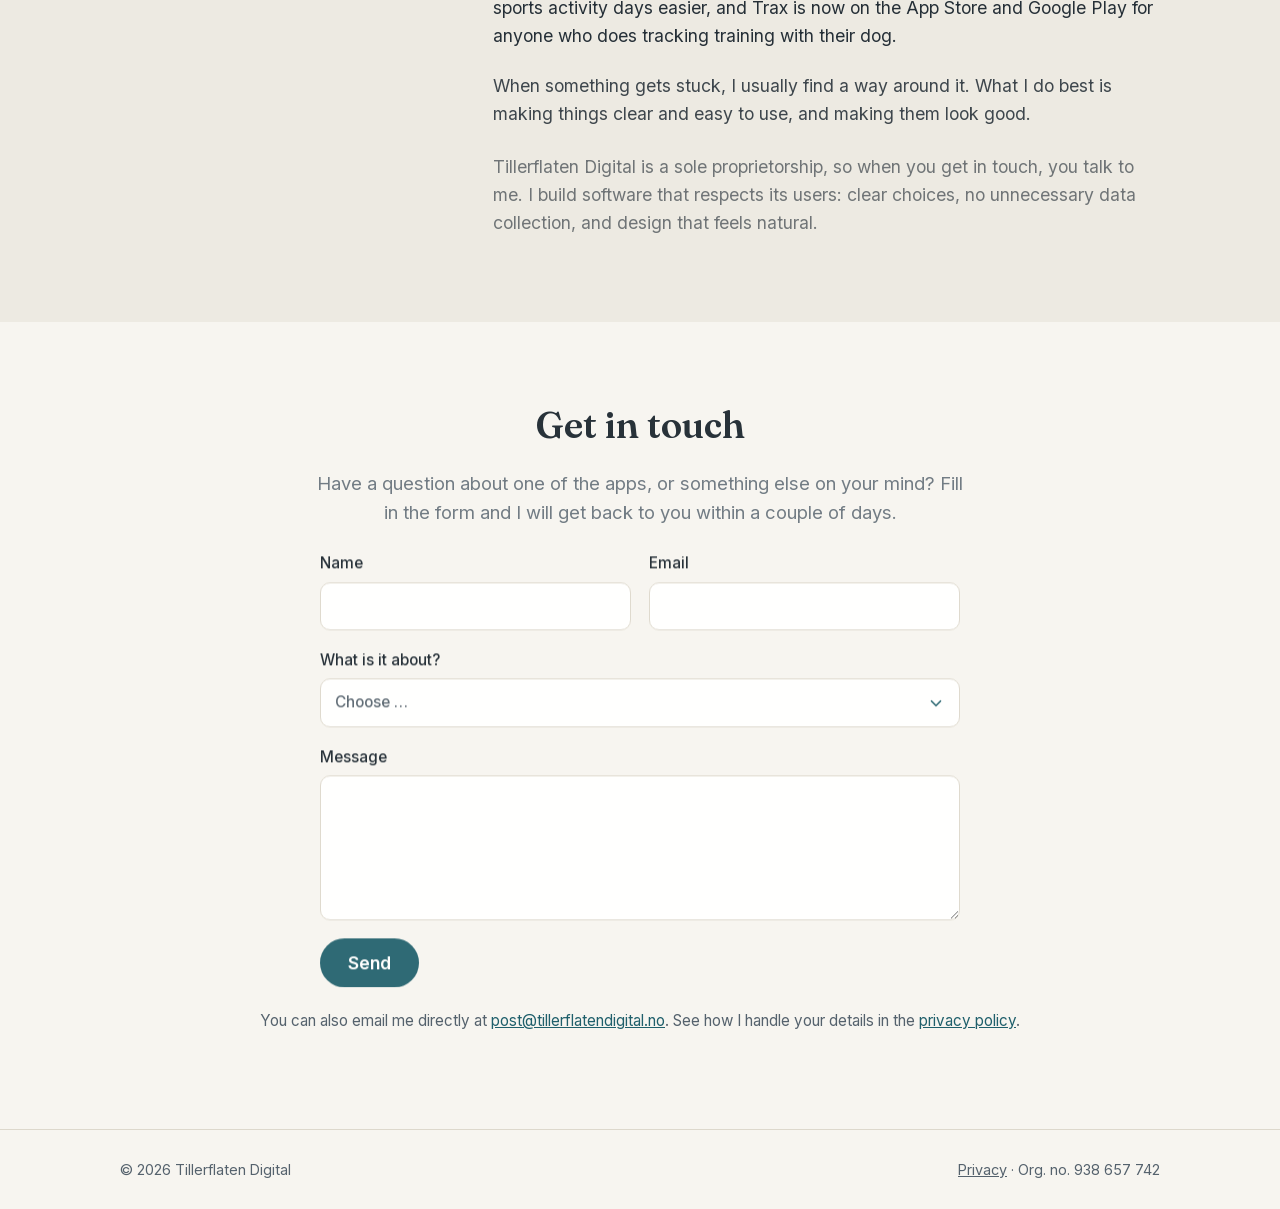
==== commit d1b2f4b4: "Google Play-badge for Trax ved siden av App Store Trax er ute på Android. Bruker samme offisielle Go" ====
--- a/site/en/index.html
+++ b/site/en/index.html
@@ -16,7 +16,7 @@
   <link rel="alternate" hreflang="x-default" href="https://tillerflatendigital.no/">
   <link rel="preload" href="../fonts/inter-latin.woff2" as="font" type="font/woff2" crossorigin>
   <link rel="preload" href="../fonts/fraunces-latin.woff2" as="font" type="font/woff2" crossorigin>
-  <link rel="stylesheet" href="../styles.css?v=13">
+  <link rel="stylesheet" href="../styles.css?v=14">
   <script>
     // Skjul innhold som skal animeres inn, men bare hvis brukeren ikke har bedt om redusert bevegelse.
     if (!matchMedia('(prefers-reduced-motion: reduce)').matches) {
@@ -87,6 +87,7 @@
             <p class="app-meta">One-time purchase · No account · No in-app purchases</p>
             <div class="app-links">
               <a class="store-badge" href="https://apps.apple.com/app/id6758005408"><img src="../img/app-store-en.svg" alt="Download Trax on the App Store" width="162" height="54"></a>
+              <a class="store-badge" href="https://play.google.com/store/apps/details?id=tillerflatendigital.trax.android"><img src="../img/google-play-en.svg" alt="Get Trax on Google Play" width="182" height="54"></a>
               <a class="app-site" href="https://trax-dogtracking.no/en/">Learn more at trax-dogtracking.no →</a>
             </div>
           </div>
@@ -179,7 +180,7 @@
             I'm Silje Tillerflaten, and I run Tillerflaten Digital from Trondheim, Norway. I build apps for iPhone and iPad, and the websites that go with them.
           </p>
           <p>
-            I have learned the craft by building things people actually use. HockeySub helps coaches share ice time fairly in youth hockey, Aktivitetsdag makes planning sports activity days easier, and Trax is now on the App Store for anyone who does tracking training with their dog.
+            I have learned the craft by building things people actually use. HockeySub helps coaches share ice time fairly in youth hockey, Aktivitetsdag makes planning sports activity days easier, and Trax is now on the App Store and Google Play for anyone who does tracking training with their dog.
           </p>
           <p>
             When something gets stuck, I usually find a way around it. What I do best is making things clear and easy to use, and making them look good.
--- a/site/styles.css
+++ b/site/styles.css
@@ -328,6 +328,7 @@
 .store-badge:hover { transform: translateY(-1px); }
 .store-badge:focus-visible { outline: 2px solid var(--accent, currentColor); outline-offset: 3px; }
 .store-badge img { height: 54px; width: auto; display: block; }
+@media (max-width: 640px) { .store-badge img { height: 46px; } }
 .app .btn-primary { background: var(--accent); color: var(--on-accent); }
 .app .btn-primary:hover { background: var(--accent-hover); }
 
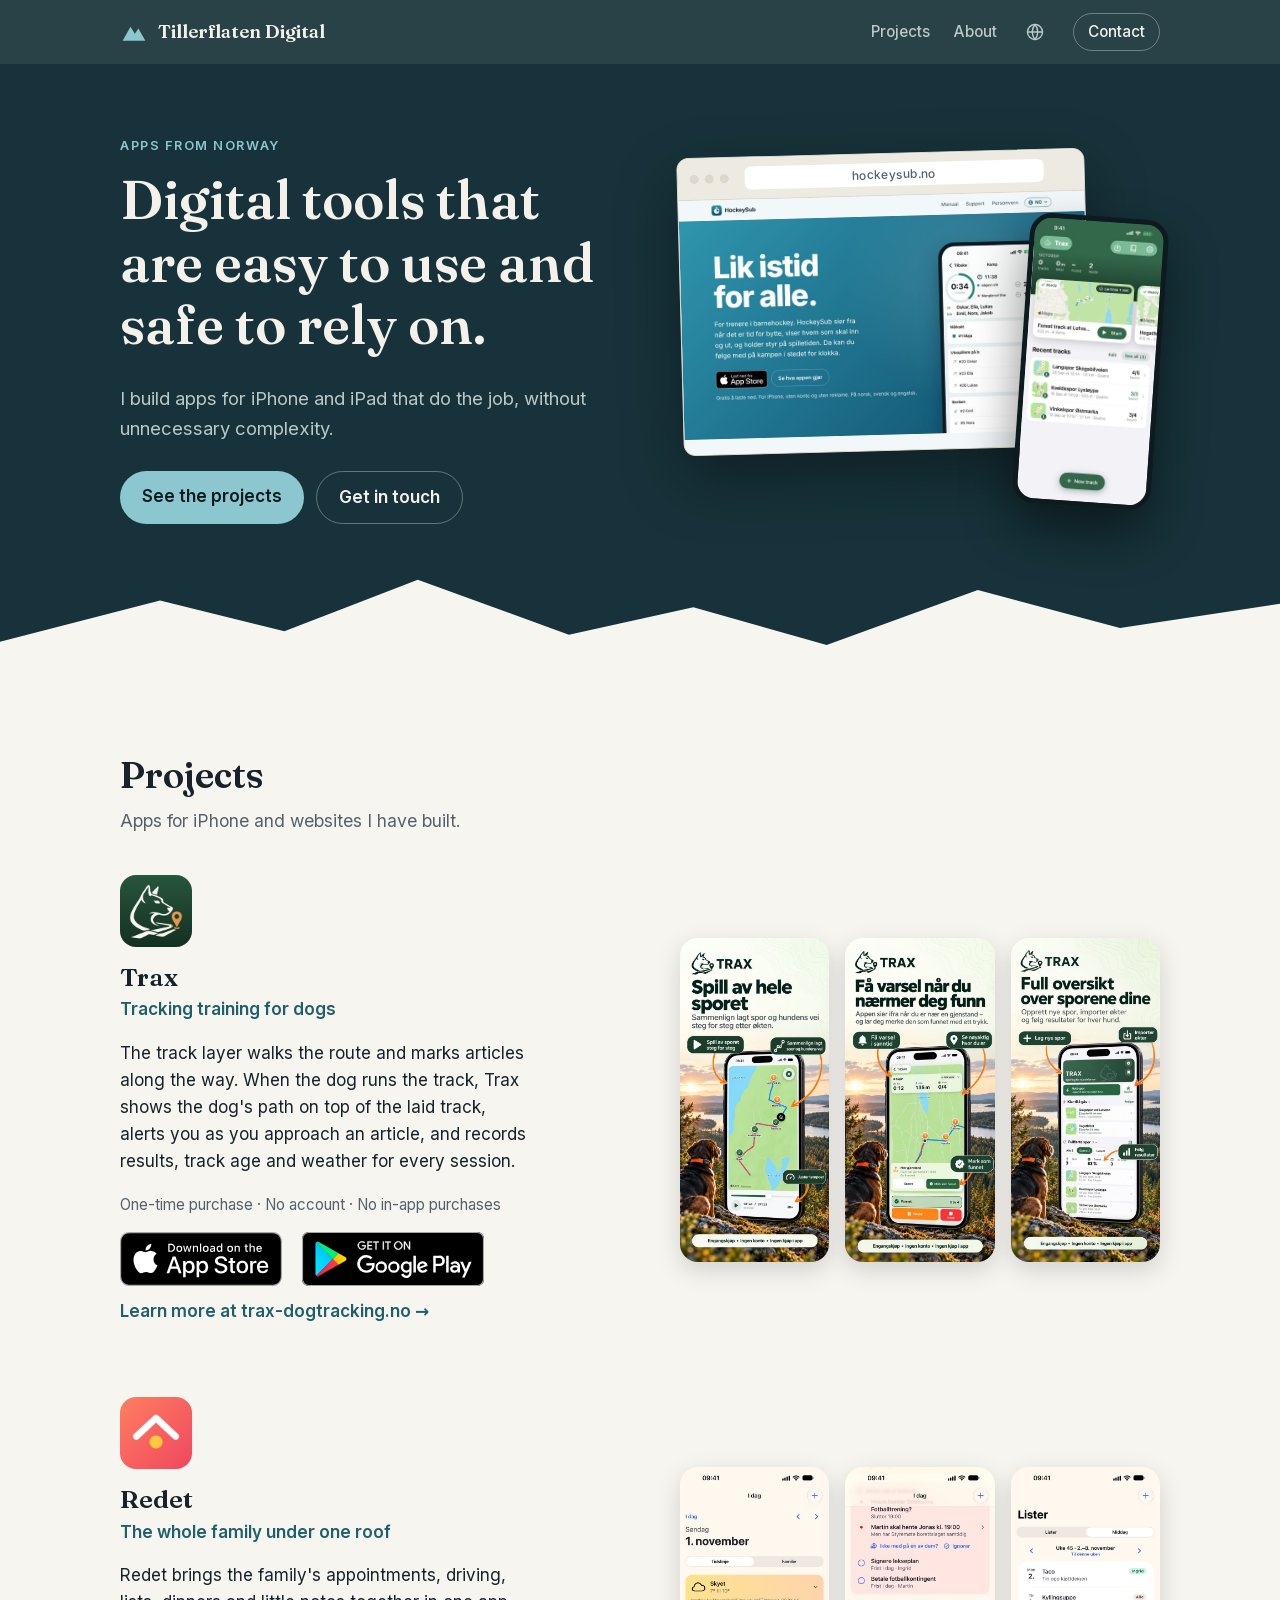
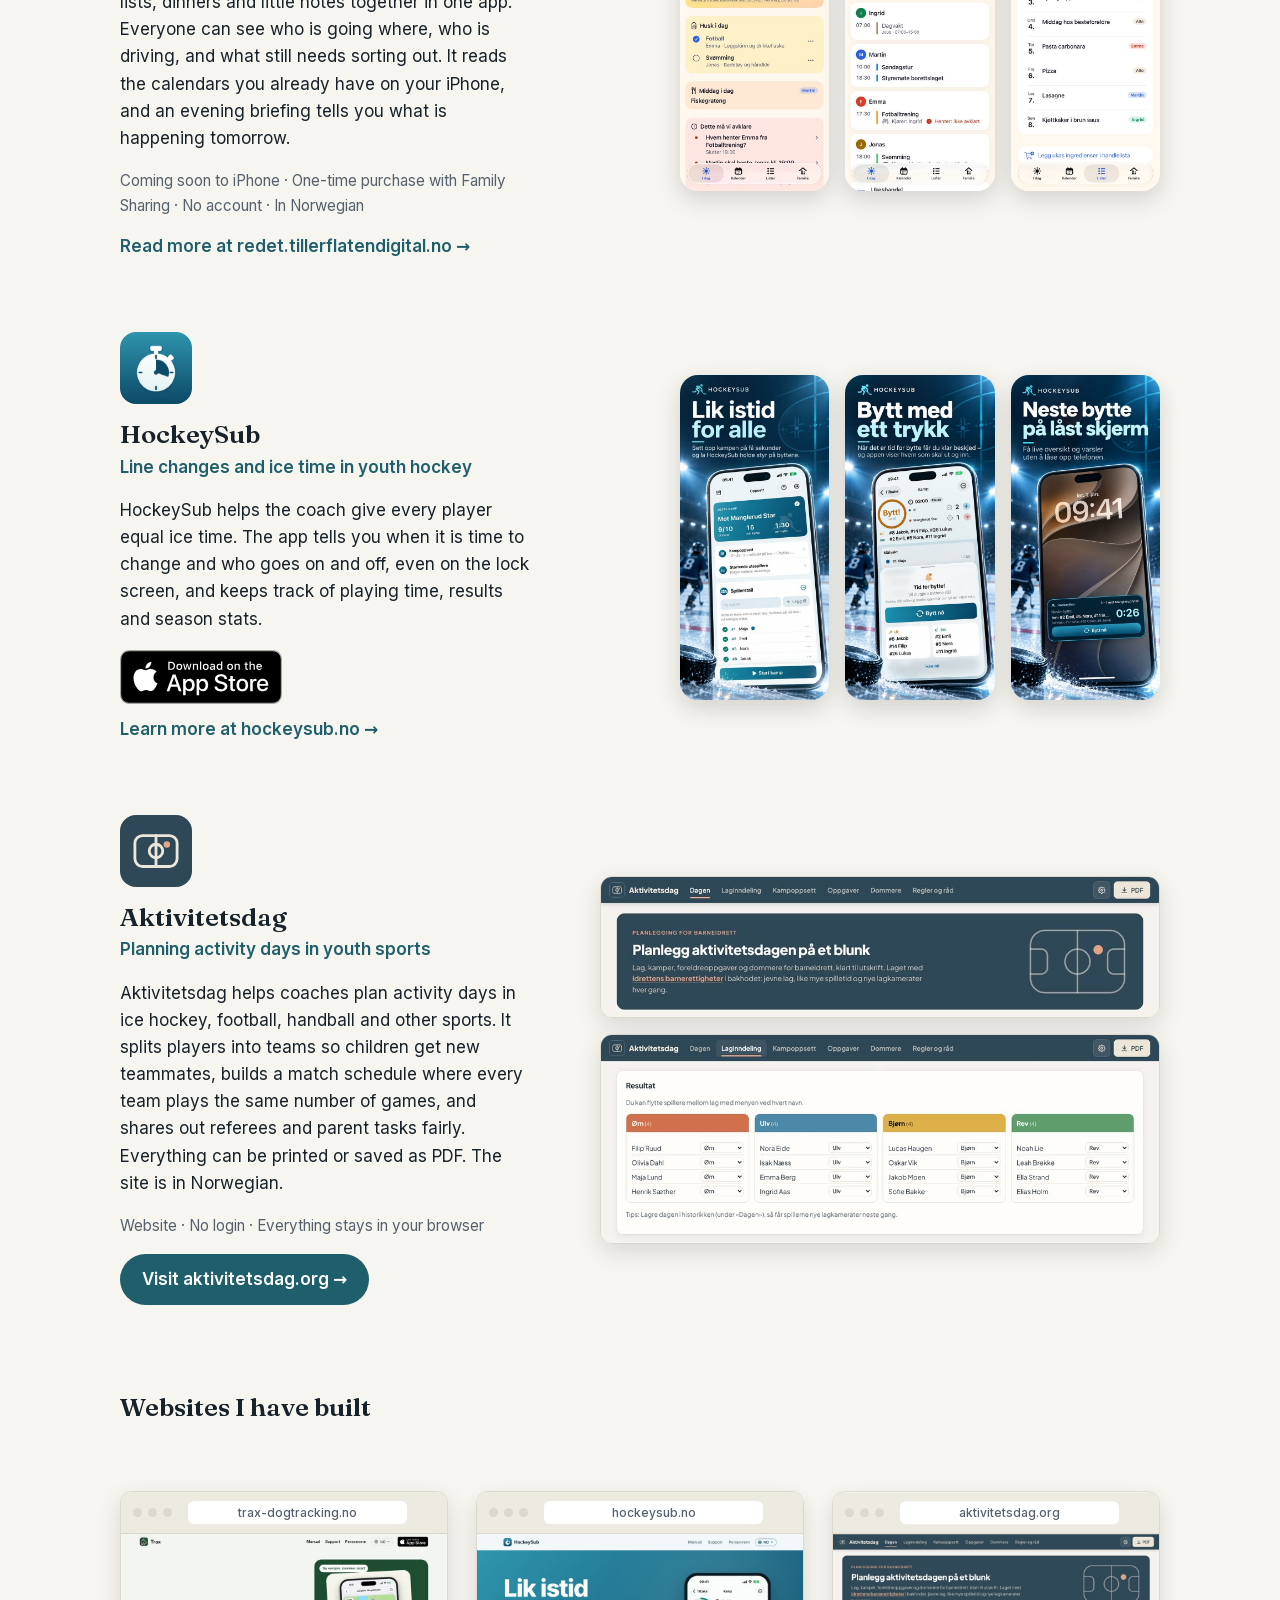
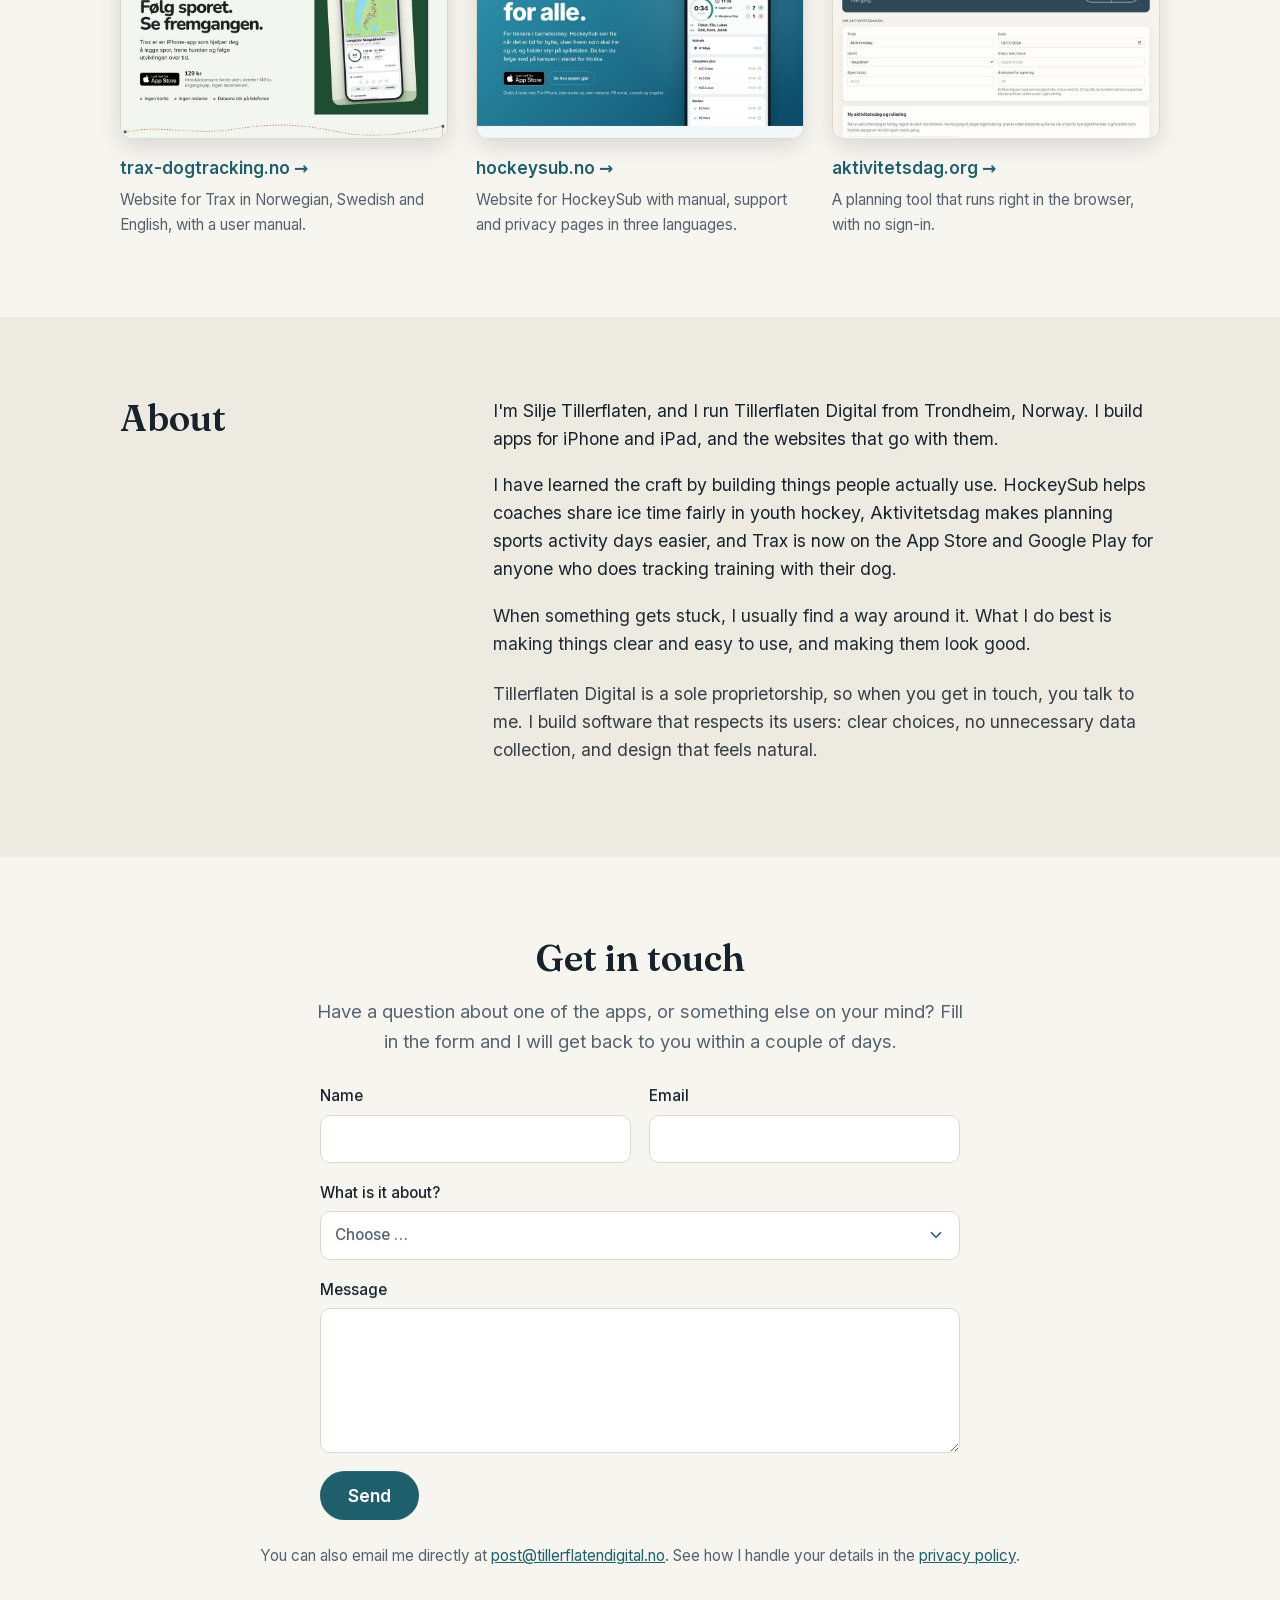
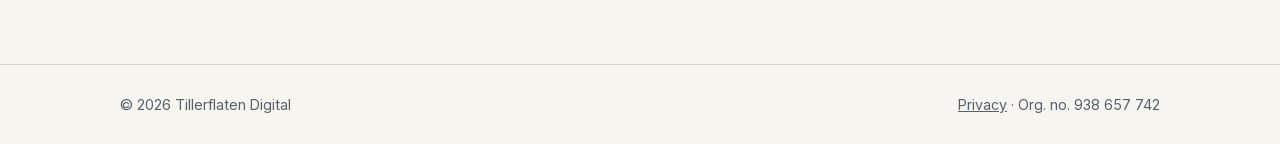
==== commit c244b609: "Legg Redet inn blant prosjektene på nettsiden Redet står etter Trax på norsk og engelsk side, med ik" ====
--- a/site/en/index.html
+++ b/site/en/index.html
@@ -100,6 +100,29 @@
 
         <article class="app">
           <div class="app-info">
+            <img class="app-icon" src="../img/redet-ikon.png" alt="" width="96" height="96">
+            <h3>Redet</h3>
+            <p class="app-tagline">The whole family under one roof</p>
+            <p>
+              Redet brings the family's appointments, driving, lists, dinners and little notes
+              together in one app. Everyone can see who is going where, who is driving, and what
+              still needs sorting out. It reads the calendars you already have on your iPhone, and
+              an evening briefing tells you what is happening tomorrow.
+            </p>
+            <p class="app-meta">Coming soon to iPhone · One-time purchase with Family Sharing · No account · In Norwegian</p>
+            <div class="app-links">
+              <a class="app-site" href="https://redet.tillerflatendigital.no/">Read more at redet.tillerflatendigital.no →</a>
+            </div>
+          </div>
+          <div class="shots">
+            <img src="../img/redet-1.jpg" alt="The Today screen in Redet with weather, reminders and today's dinner" width="540" height="1173" loading="lazy">
+            <img src="../img/redet-2.jpg" alt="Redet shows what the family needs to sort out and who is driving" width="540" height="1173" loading="lazy">
+            <img src="../img/redet-3.jpg" alt="The weekly dinner plan in Redet" width="540" height="1173" loading="lazy">
+          </div>
+        </article>
+
+        <article class="app">
+          <div class="app-info">
             <img class="app-icon" src="../img/hockeysub-ikon.png" alt="" width="96" height="96">
             <h3>HockeySub</h3>
             <p class="app-tagline">Line changes and ice time in youth hockey</p>
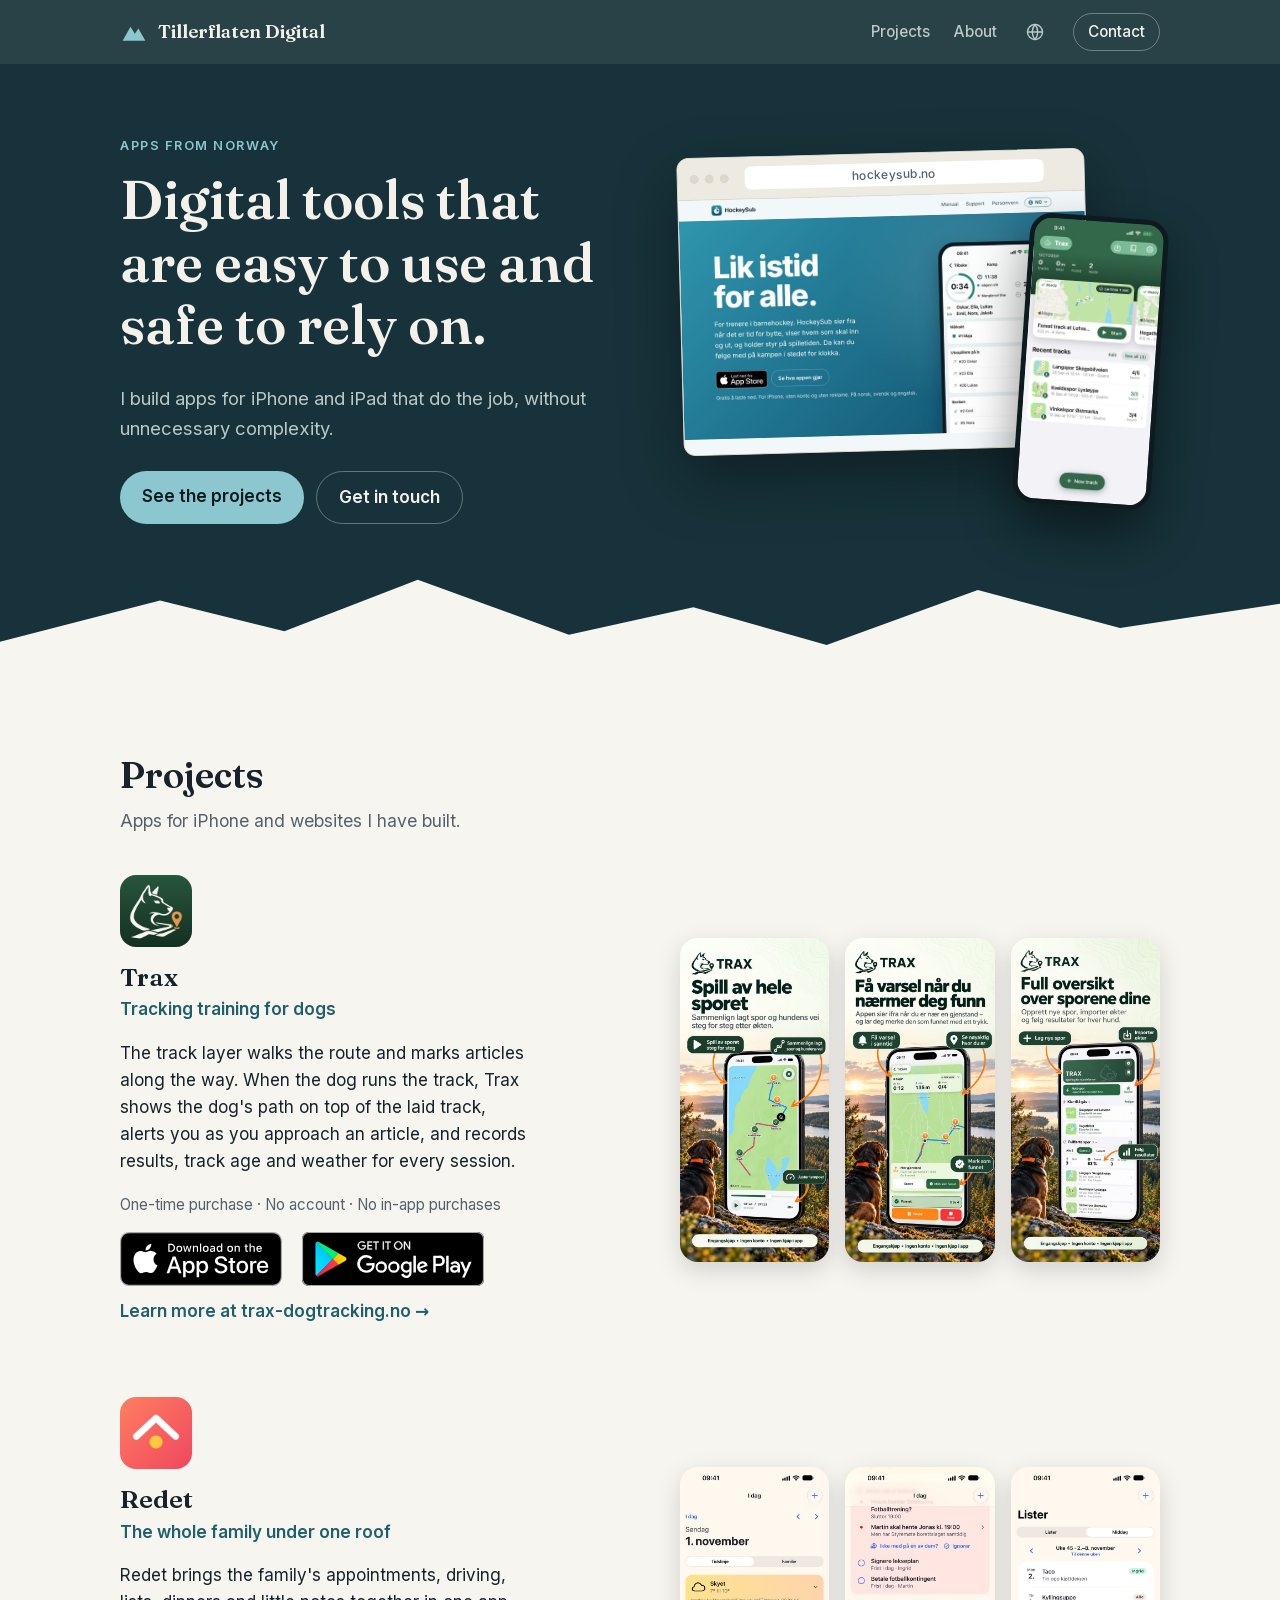
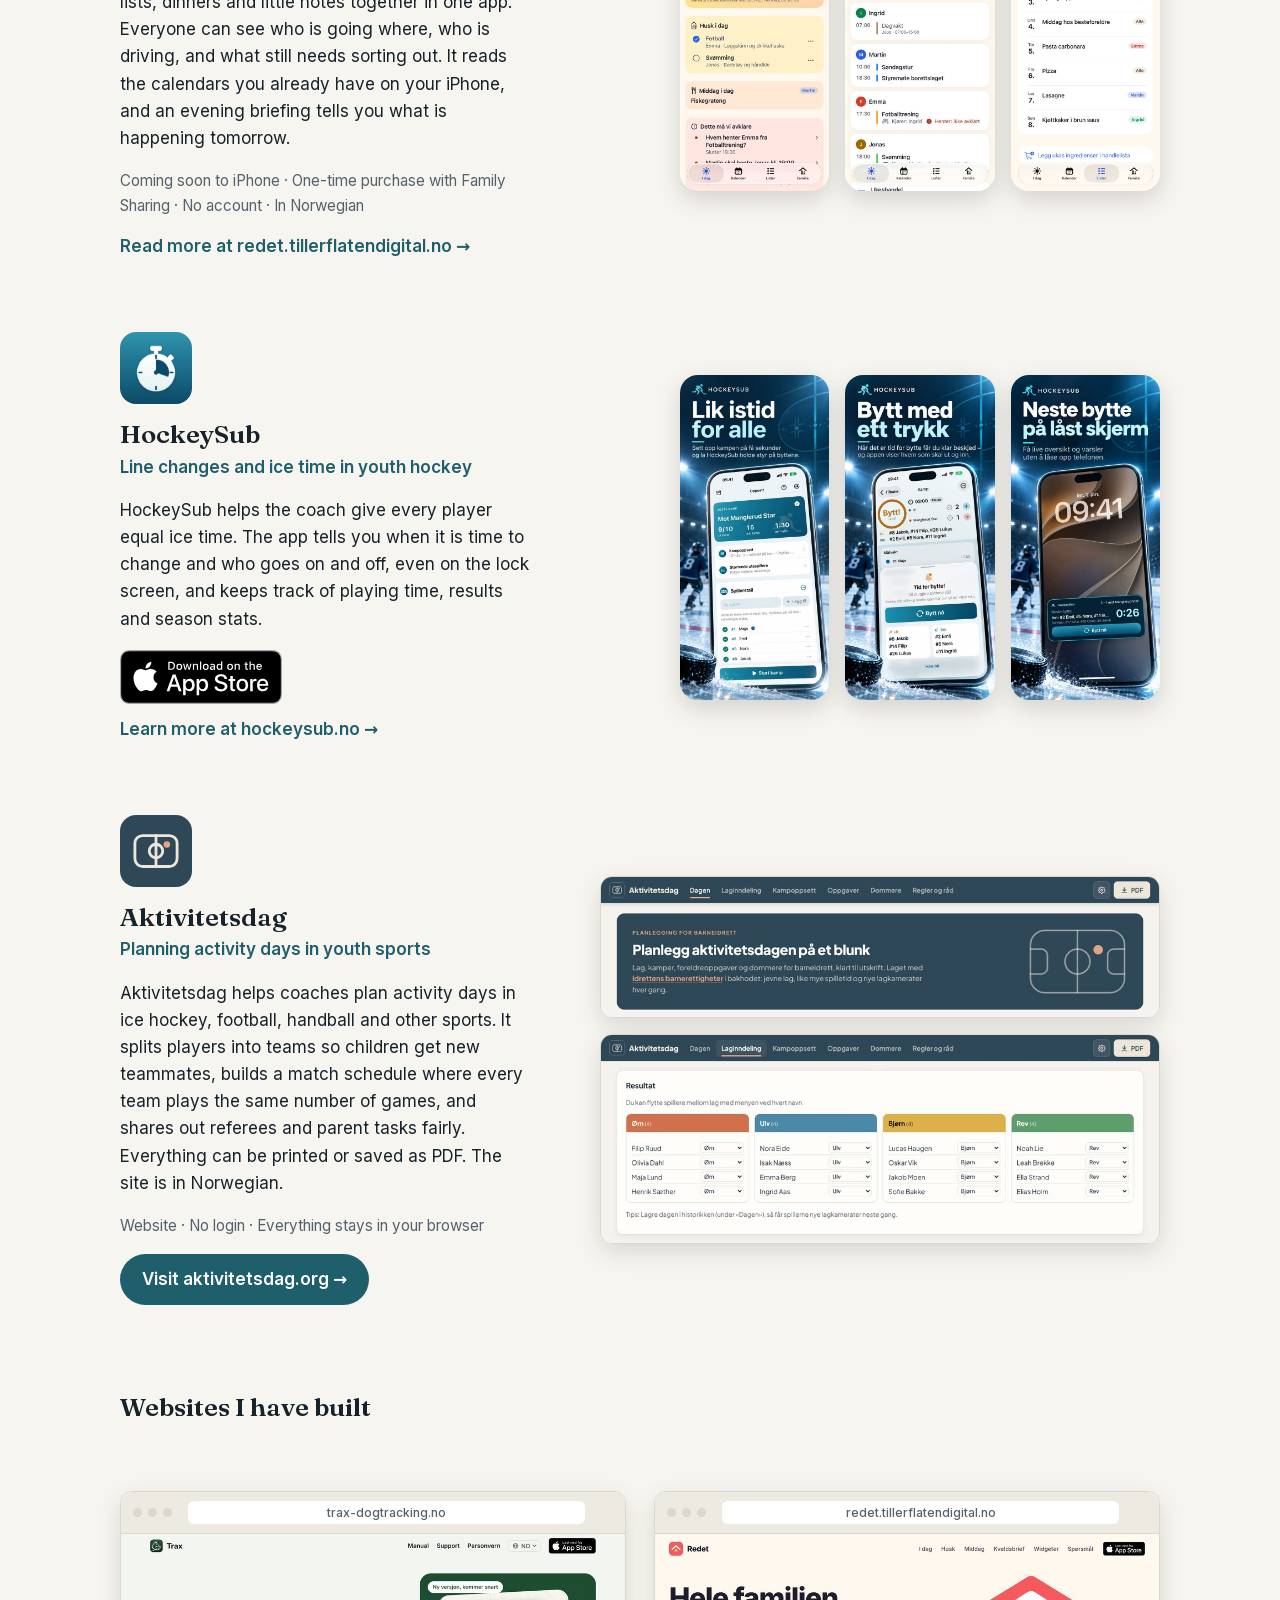
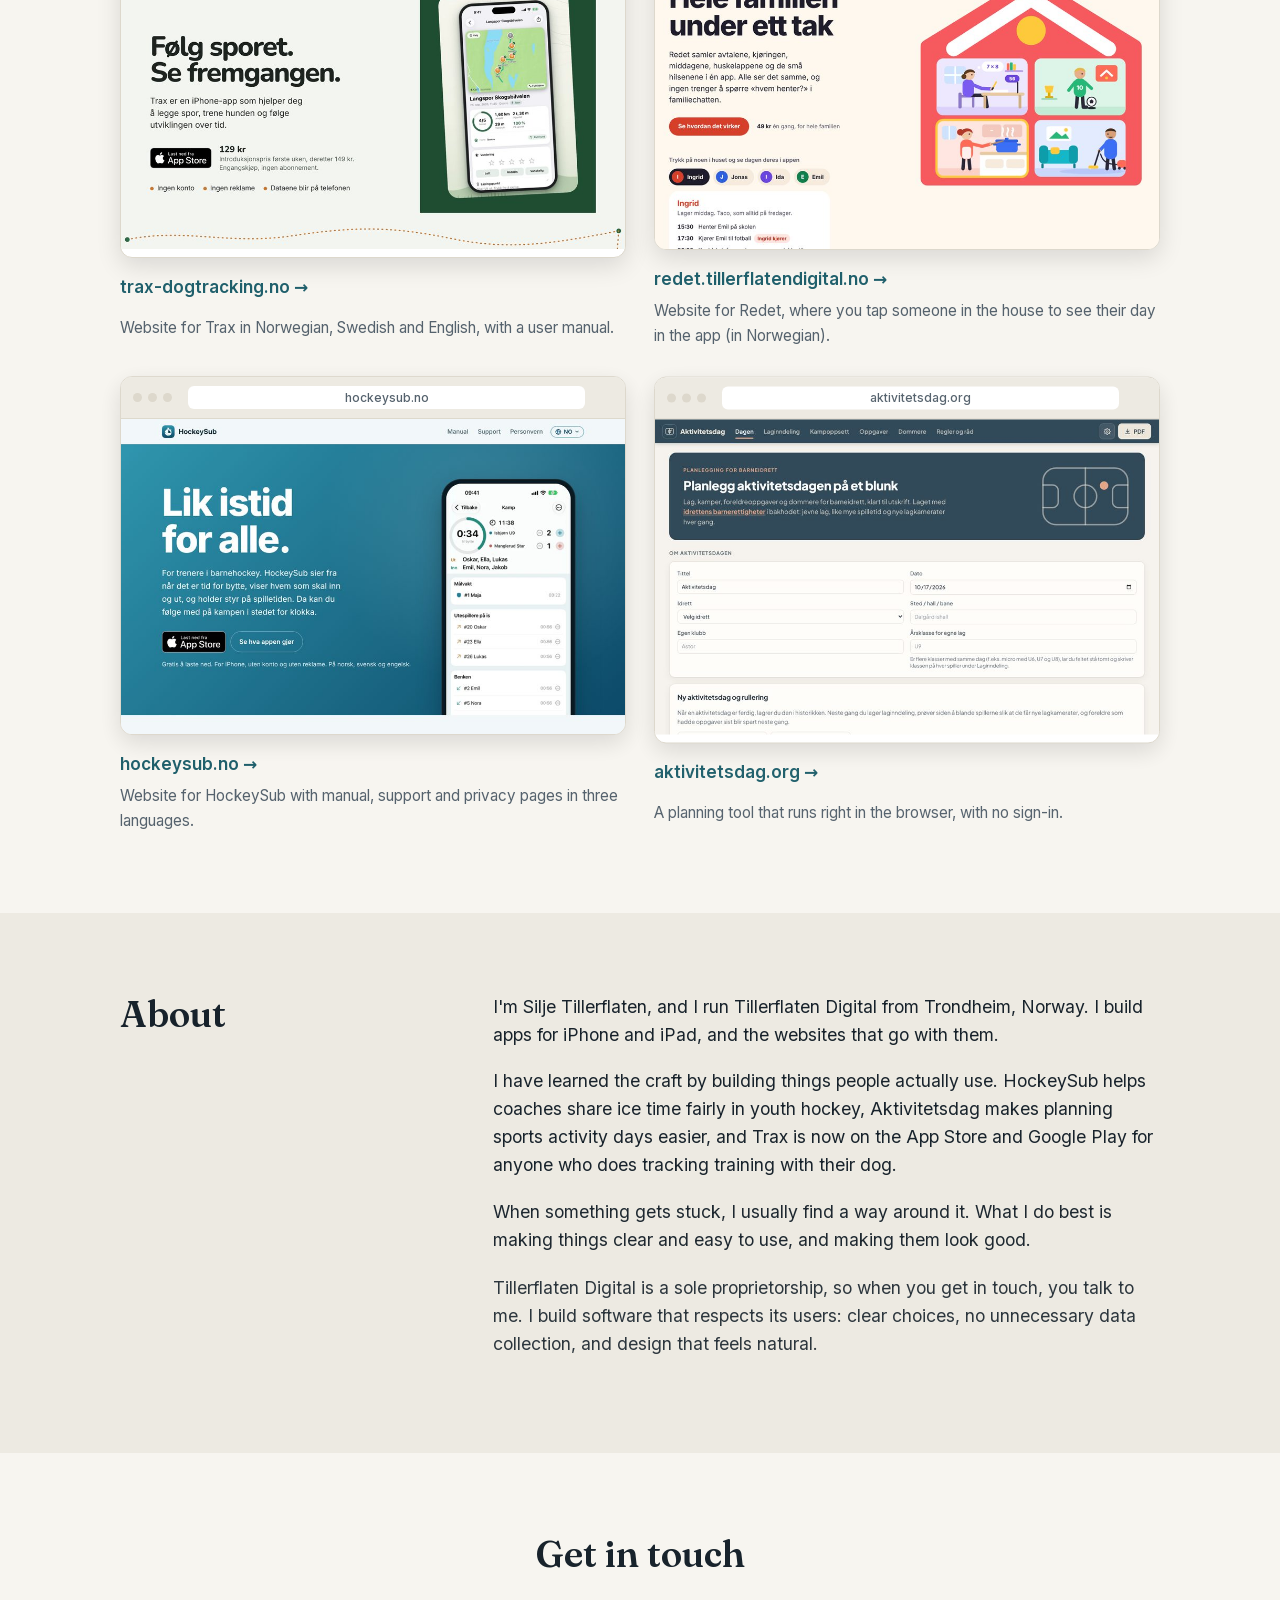
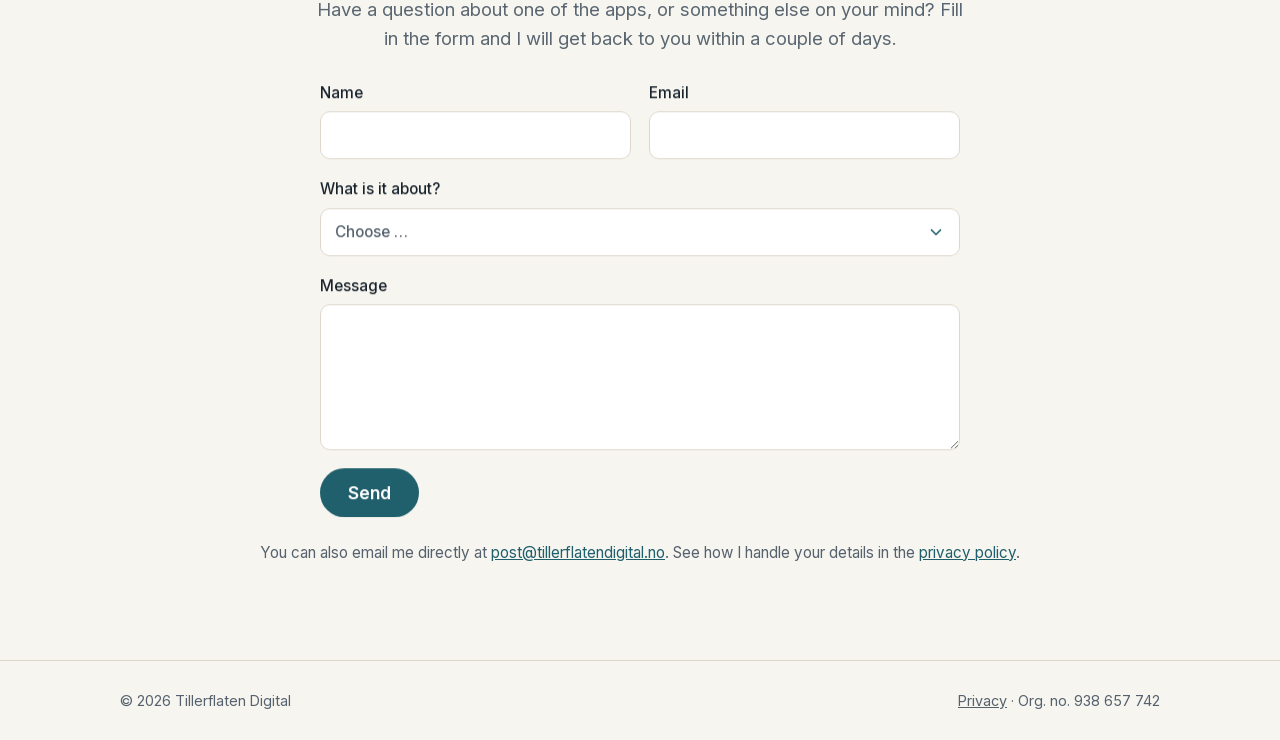
==== commit 093139f4: "Vis Redet-nettsiden blant nettsidene jeg har laget Nytt kort for redet.tillerflatendigital.no på nor" ====
--- a/site/en/index.html
+++ b/site/en/index.html
@@ -16,7 +16,7 @@
   <link rel="alternate" hreflang="x-default" href="https://tillerflatendigital.no/">
   <link rel="preload" href="../fonts/inter-latin.woff2" as="font" type="font/woff2" crossorigin>
   <link rel="preload" href="../fonts/fraunces-latin.woff2" as="font" type="font/woff2" crossorigin>
-  <link rel="stylesheet" href="../styles.css?v=14">
+  <link rel="stylesheet" href="../styles.css?v=15">
   <script>
     // Skjul innhold som skal animeres inn, men bare hvis brukeren ikke har bedt om redusert bevegelse.
     if (!matchMedia('(prefers-reduced-motion: reduce)').matches) {
@@ -174,6 +174,14 @@
             <span class="site-name">trax-dogtracking.no →</span>
             <span class="site-desc">Website for Trax in Norwegian, Swedish and English, with a user manual.</span>
           </a>
+          <a class="site-card" href="https://redet.tillerflatendigital.no/">
+            <div class="browser">
+              <div class="browser-bar" aria-hidden="true"><span></span><span></span><span></span><b>redet.tillerflatendigital.no</b></div>
+              <img src="../img/nettside-redet.jpg" alt="The front page of redet.tillerflatendigital.no" width="960" height="600" loading="lazy">
+            </div>
+            <span class="site-name">redet.tillerflatendigital.no →</span>
+            <span class="site-desc">Website for Redet, where you tap someone in the house to see their day in the app (in Norwegian).</span>
+          </a>
           <a class="site-card" href="https://hockeysub.no/">
             <div class="browser">
               <div class="browser-bar" aria-hidden="true"><span></span><span></span><span></span><b>hockeysub.no</b></div>
@@ -236,6 +244,7 @@
             <select name="What is it about?" required>
               <option value="">Choose …</option>
               <option>Trax</option>
+              <option>Redet</option>
               <option>HockeySub</option>
               <option>Aktivitetsdag</option>
               <option>Something else</option>
--- a/site/styles.css
+++ b/site/styles.css
@@ -232,7 +232,7 @@
 
 .cards {
   display: grid;
-  grid-template-columns: repeat(auto-fit, minmax(260px, 1fr));
+  grid-template-columns: repeat(auto-fit, minmax(min(100%, 400px), 1fr));
   gap: 20px;
   margin-top: 28px;
 }
@@ -550,7 +550,7 @@
 .sites .section-lead { margin: 0 0 28px; max-width: 60ch; }
 .site-grid {
   display: grid;
-  grid-template-columns: repeat(auto-fit, minmax(260px, 1fr));
+  grid-template-columns: repeat(auto-fit, minmax(min(100%, 400px), 1fr));
   gap: 28px;
 }
 .site-card {
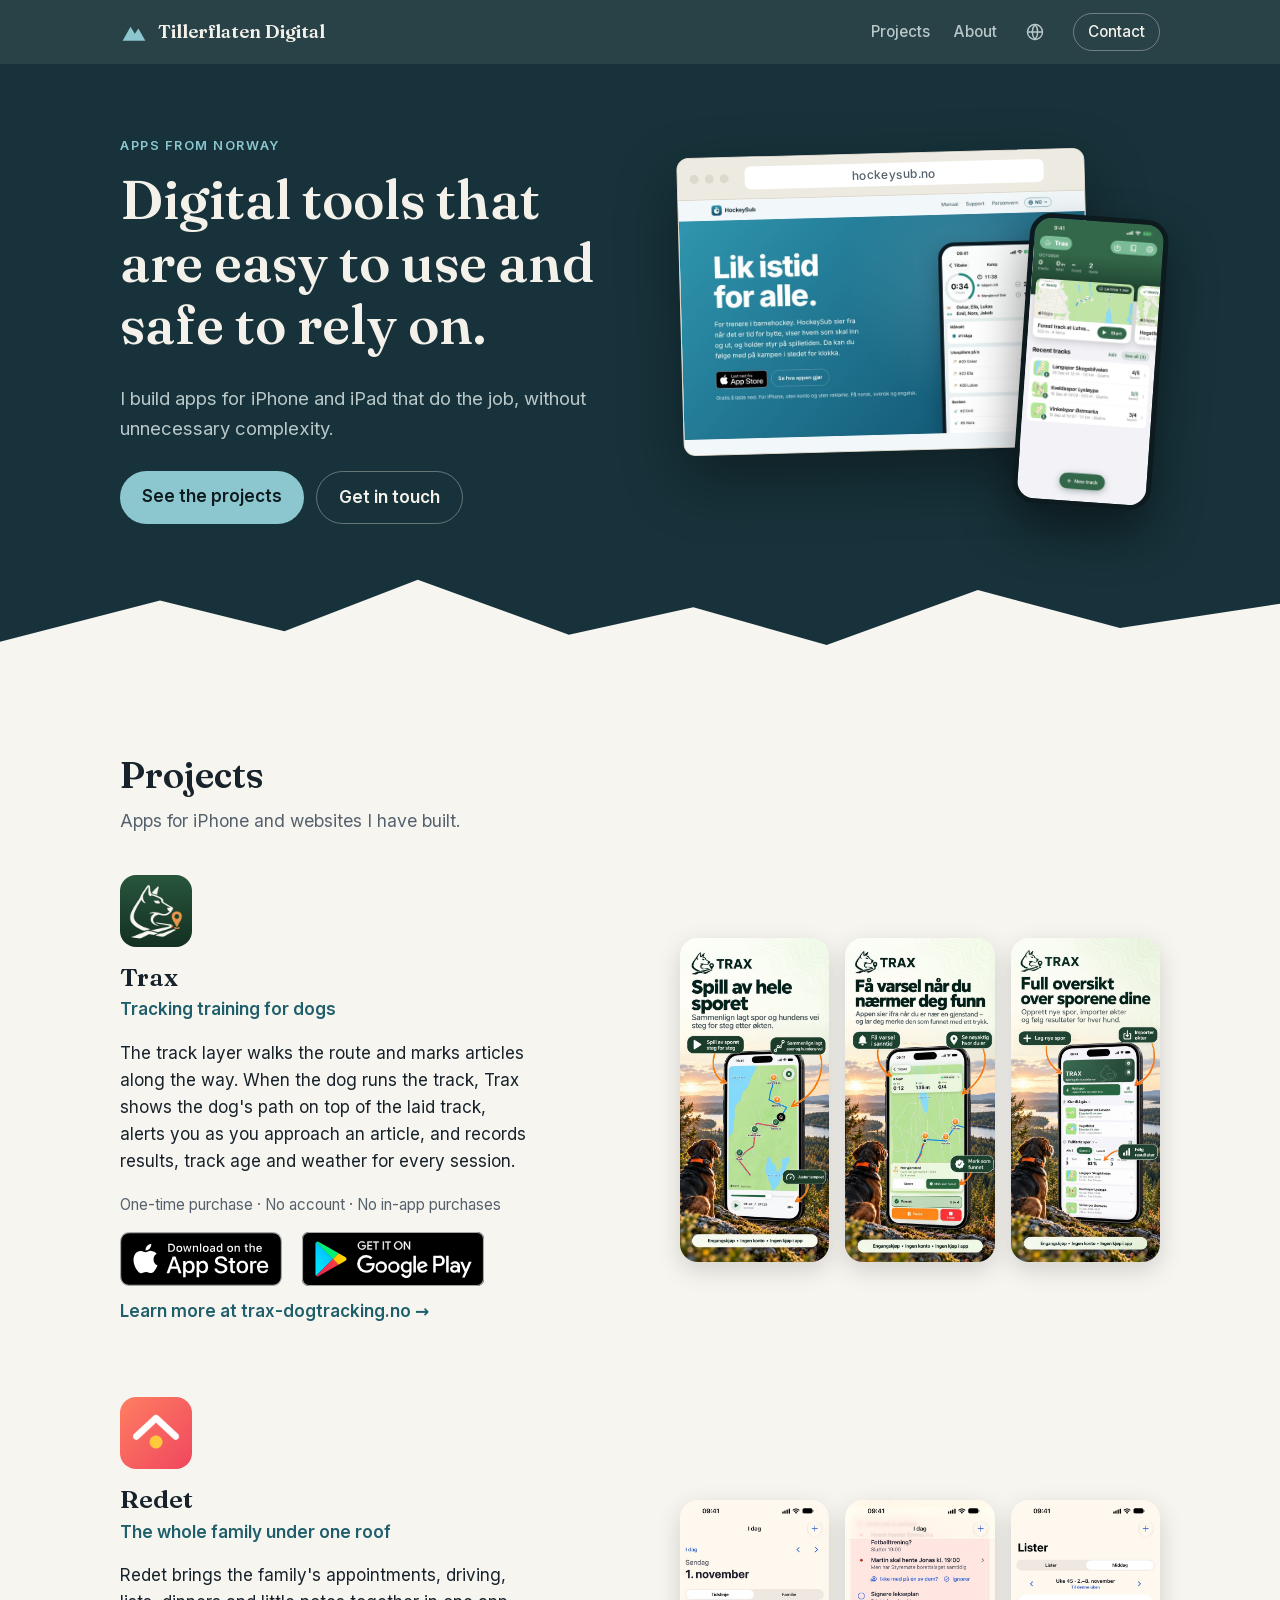
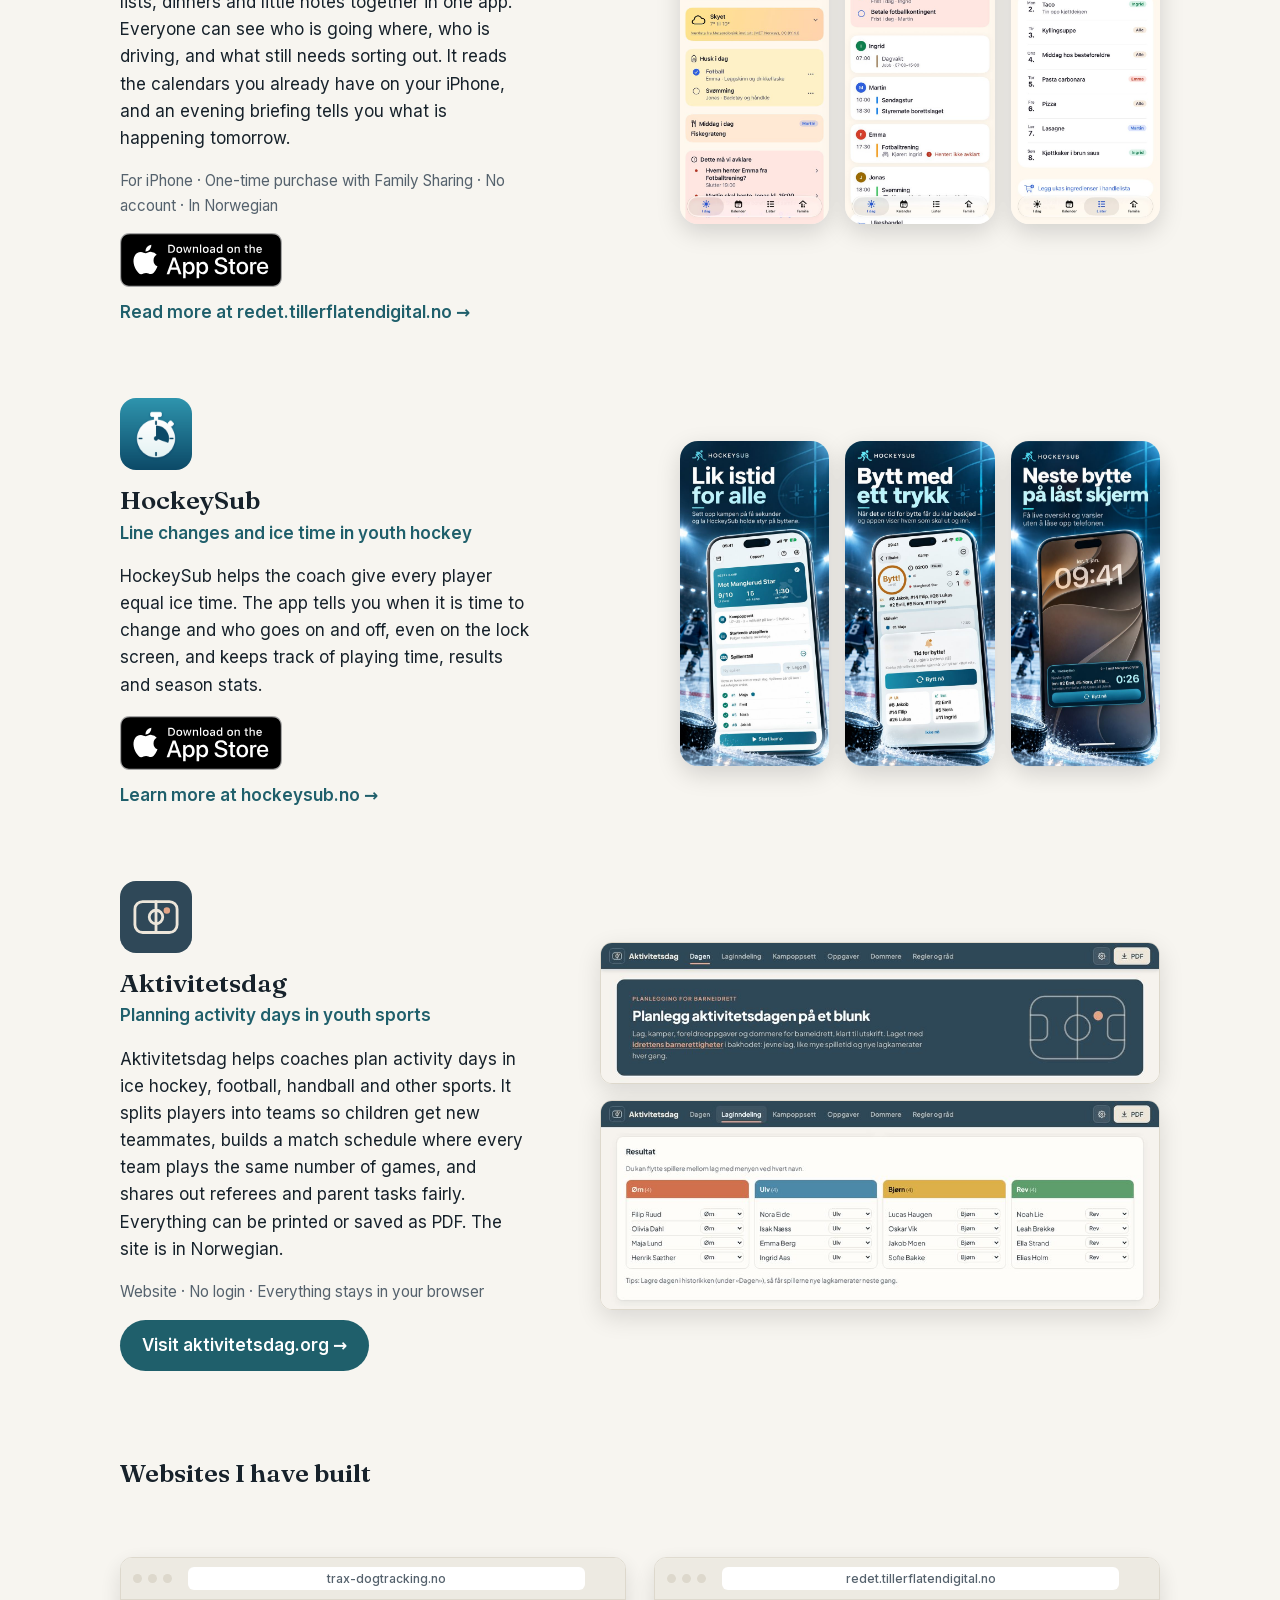
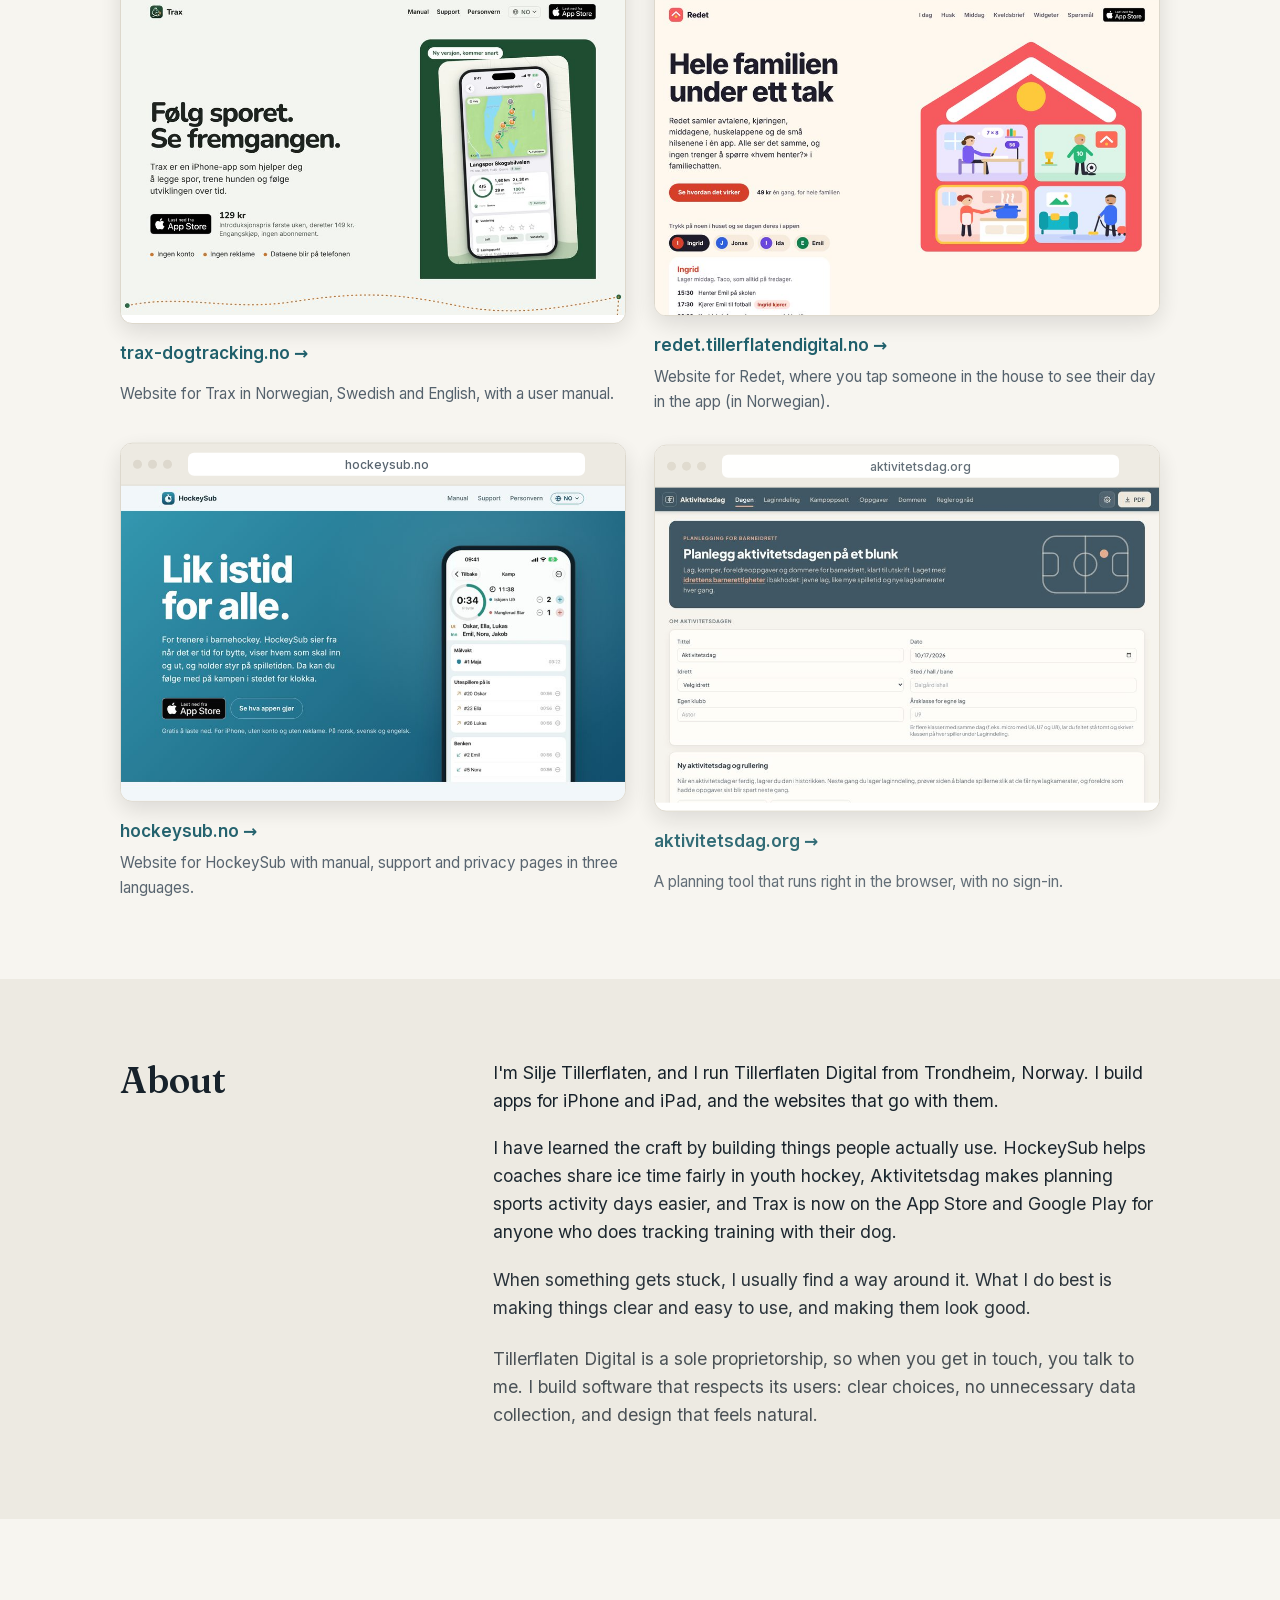
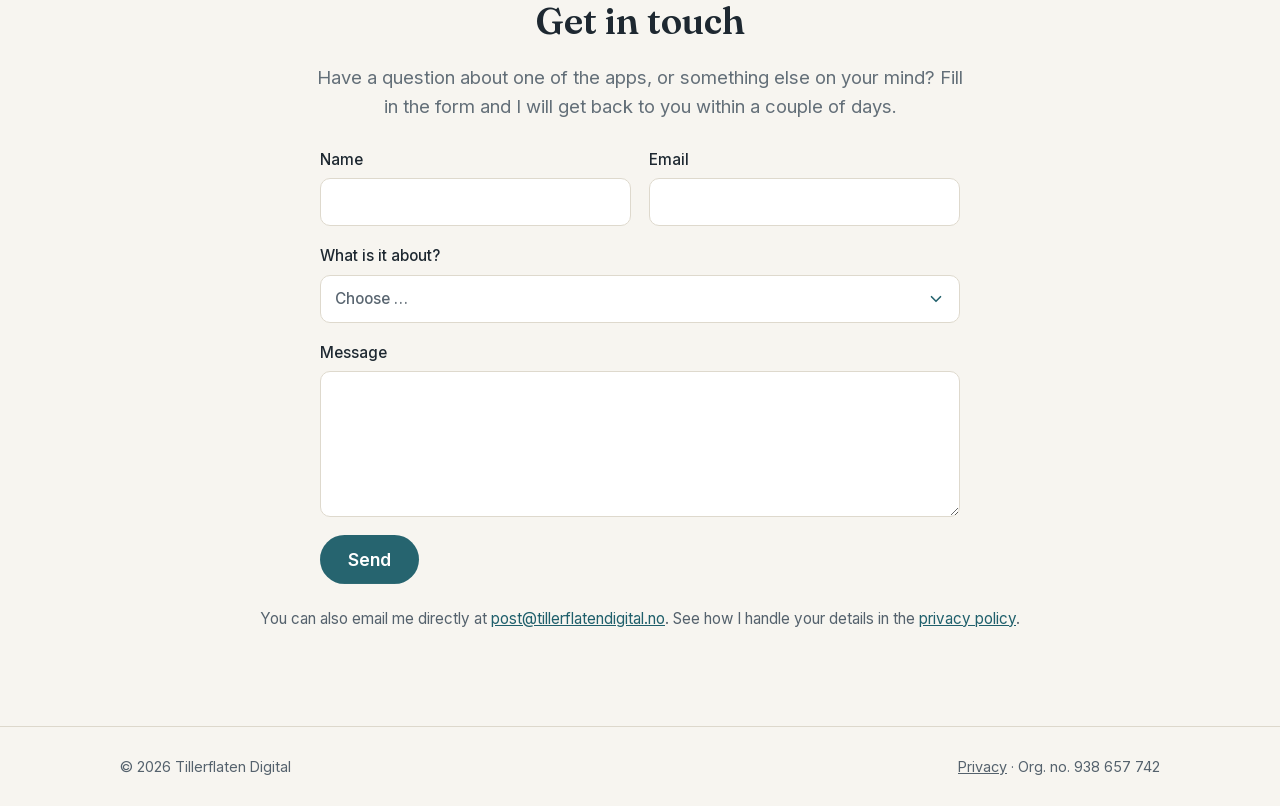
==== commit 242a7815: "Legg til App Store-badge for Redet Redet er publisert i App Store. Erstatter «Kommer snart» med nors" ====
--- a/site/en/index.html
+++ b/site/en/index.html
@@ -109,8 +109,9 @@
               still needs sorting out. It reads the calendars you already have on your iPhone, and
               an evening briefing tells you what is happening tomorrow.
             </p>
-            <p class="app-meta">Coming soon to iPhone · One-time purchase with Family Sharing · No account · In Norwegian</p>
-            <div class="app-links">
+            <p class="app-meta">For iPhone · One-time purchase with Family Sharing · No account · In Norwegian</p>
+            <div class="app-links">
+              <a class="store-badge" href="https://apps.apple.com/app/id6827096660"><img src="../img/app-store-en.svg" alt="Download Redet on the App Store" width="162" height="54"></a>
               <a class="app-site" href="https://redet.tillerflatendigital.no/">Read more at redet.tillerflatendigital.no →</a>
             </div>
           </div>
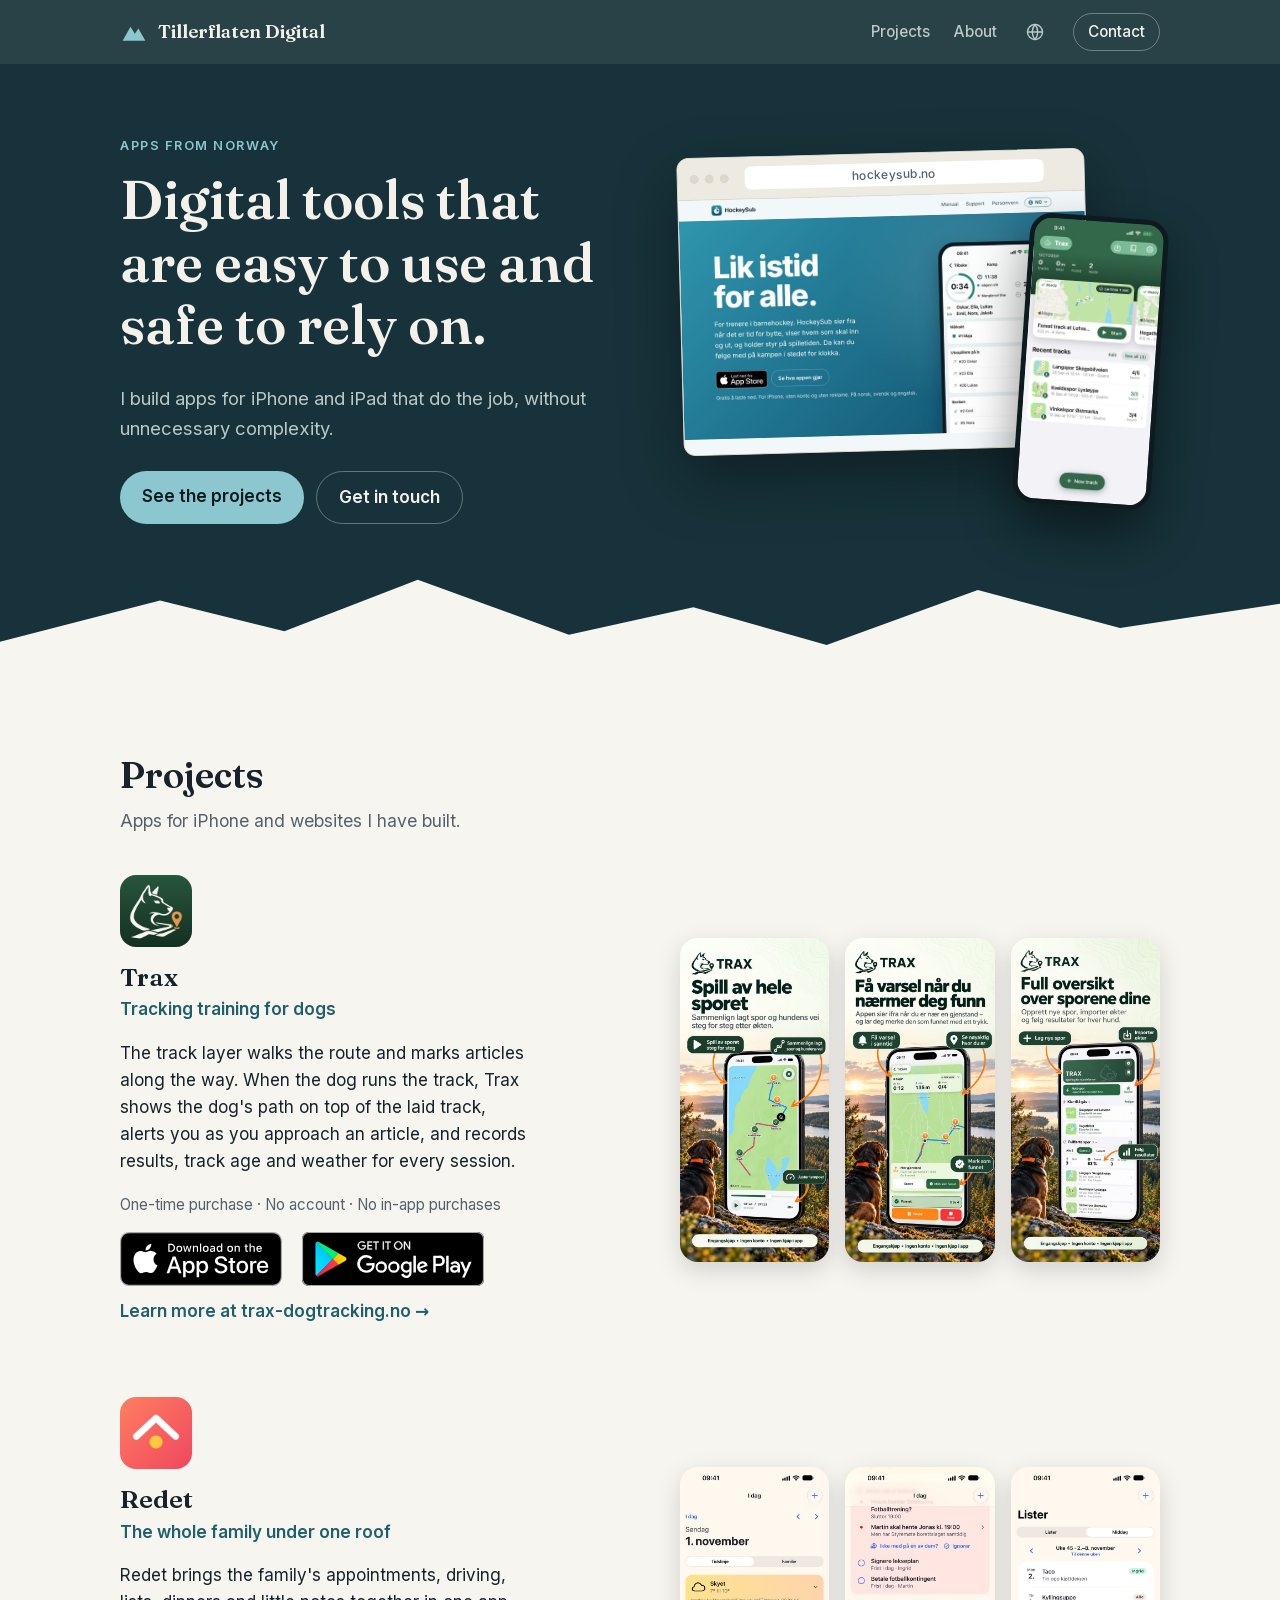
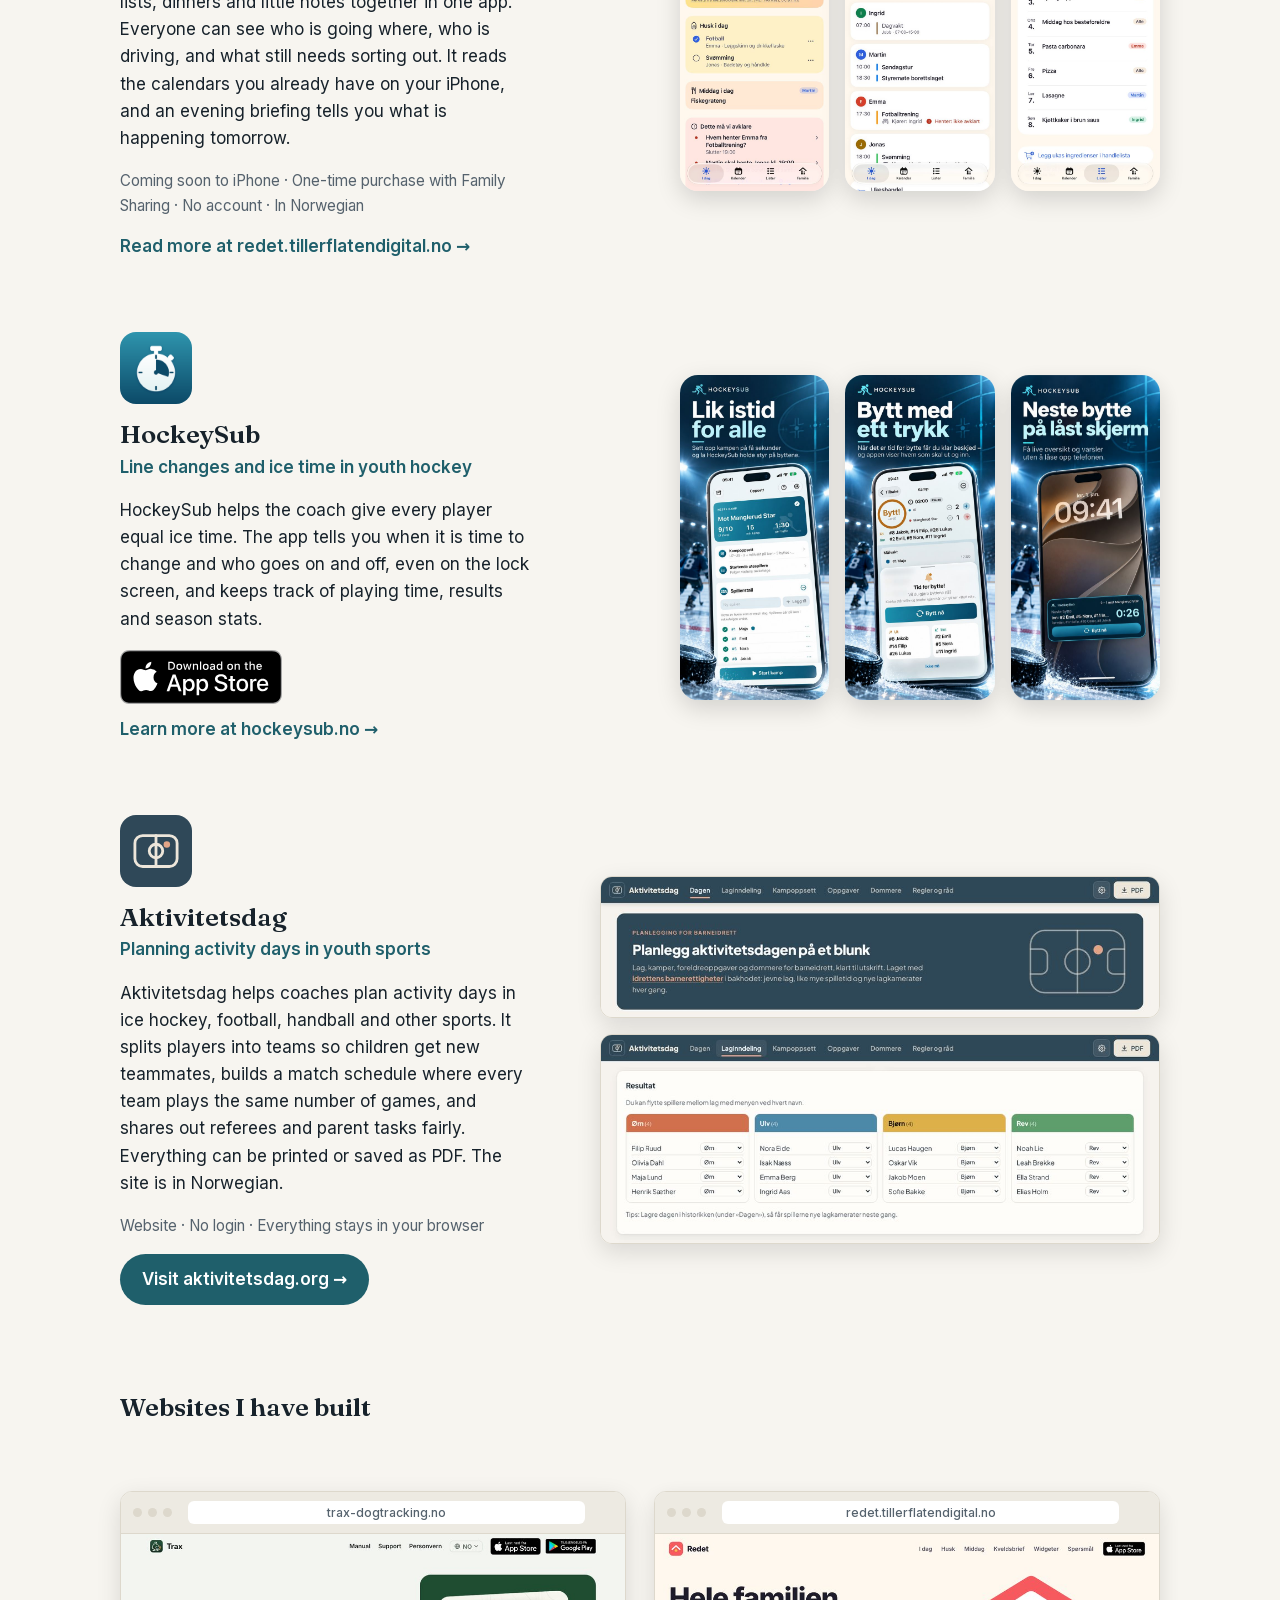
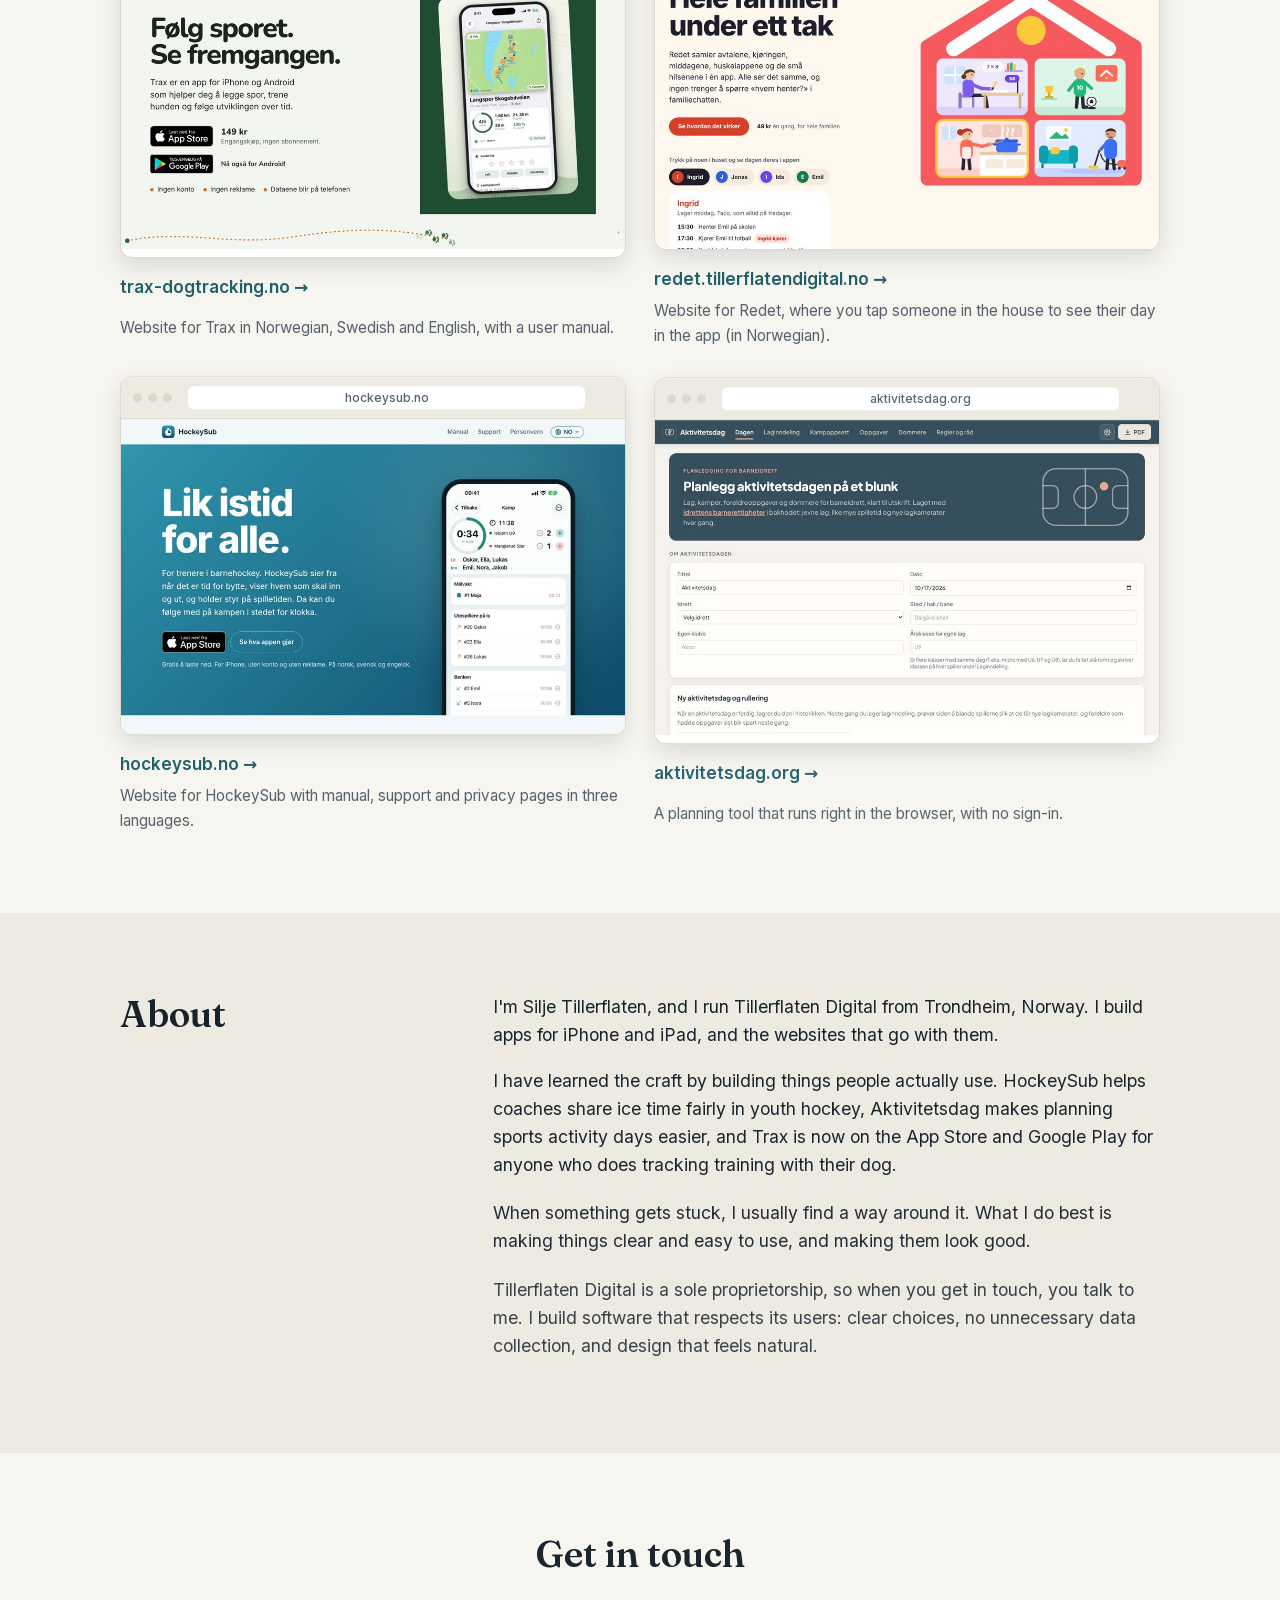
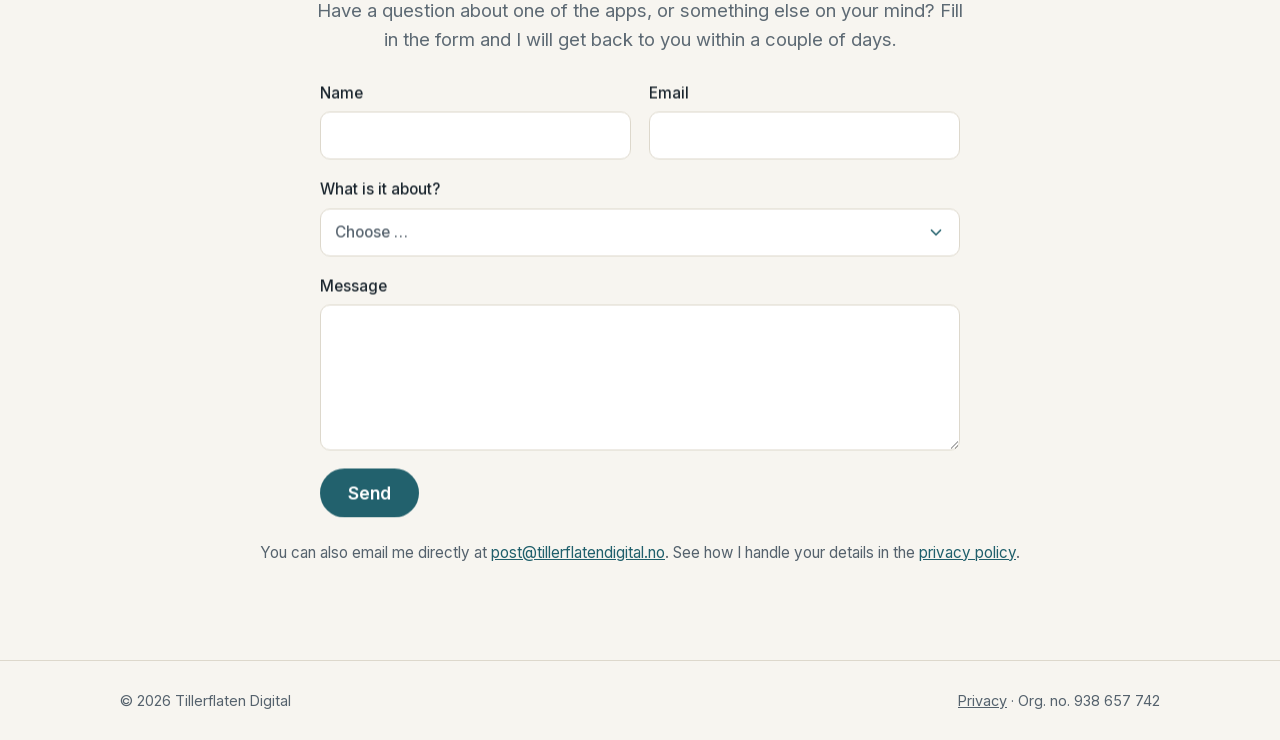
==== commit 38589072: "Nytt skjermbilde av trax-dogtracking.no med Google Play Trax-nettsiden viser nå at appen også finnes" ====
--- a/site/en/index.html
+++ b/site/en/index.html
@@ -109,9 +109,8 @@
               still needs sorting out. It reads the calendars you already have on your iPhone, and
               an evening briefing tells you what is happening tomorrow.
             </p>
-            <p class="app-meta">For iPhone · One-time purchase with Family Sharing · No account · In Norwegian</p>
-            <div class="app-links">
-              <a class="store-badge" href="https://apps.apple.com/app/id6827096660"><img src="../img/app-store-en.svg" alt="Download Redet on the App Store" width="162" height="54"></a>
+            <p class="app-meta">Coming soon to iPhone · One-time purchase with Family Sharing · No account · In Norwegian</p>
+            <div class="app-links">
               <a class="app-site" href="https://redet.tillerflatendigital.no/">Read more at redet.tillerflatendigital.no →</a>
             </div>
           </div>
@@ -170,7 +169,7 @@
           <a class="site-card" href="https://trax-dogtracking.no/">
             <div class="browser">
               <div class="browser-bar" aria-hidden="true"><span></span><span></span><span></span><b>trax-dogtracking.no</b></div>
-              <img src="../img/nettside-trax.jpg?v=3" alt="The front page of trax-dogtracking.no" width="960" height="600" loading="lazy">
+              <img src="../img/nettside-trax.jpg?v=4" alt="The front page of trax-dogtracking.no" width="960" height="600" loading="lazy">
             </div>
             <span class="site-name">trax-dogtracking.no →</span>
             <span class="site-desc">Website for Trax in Norwegian, Swedish and English, with a user manual.</span>
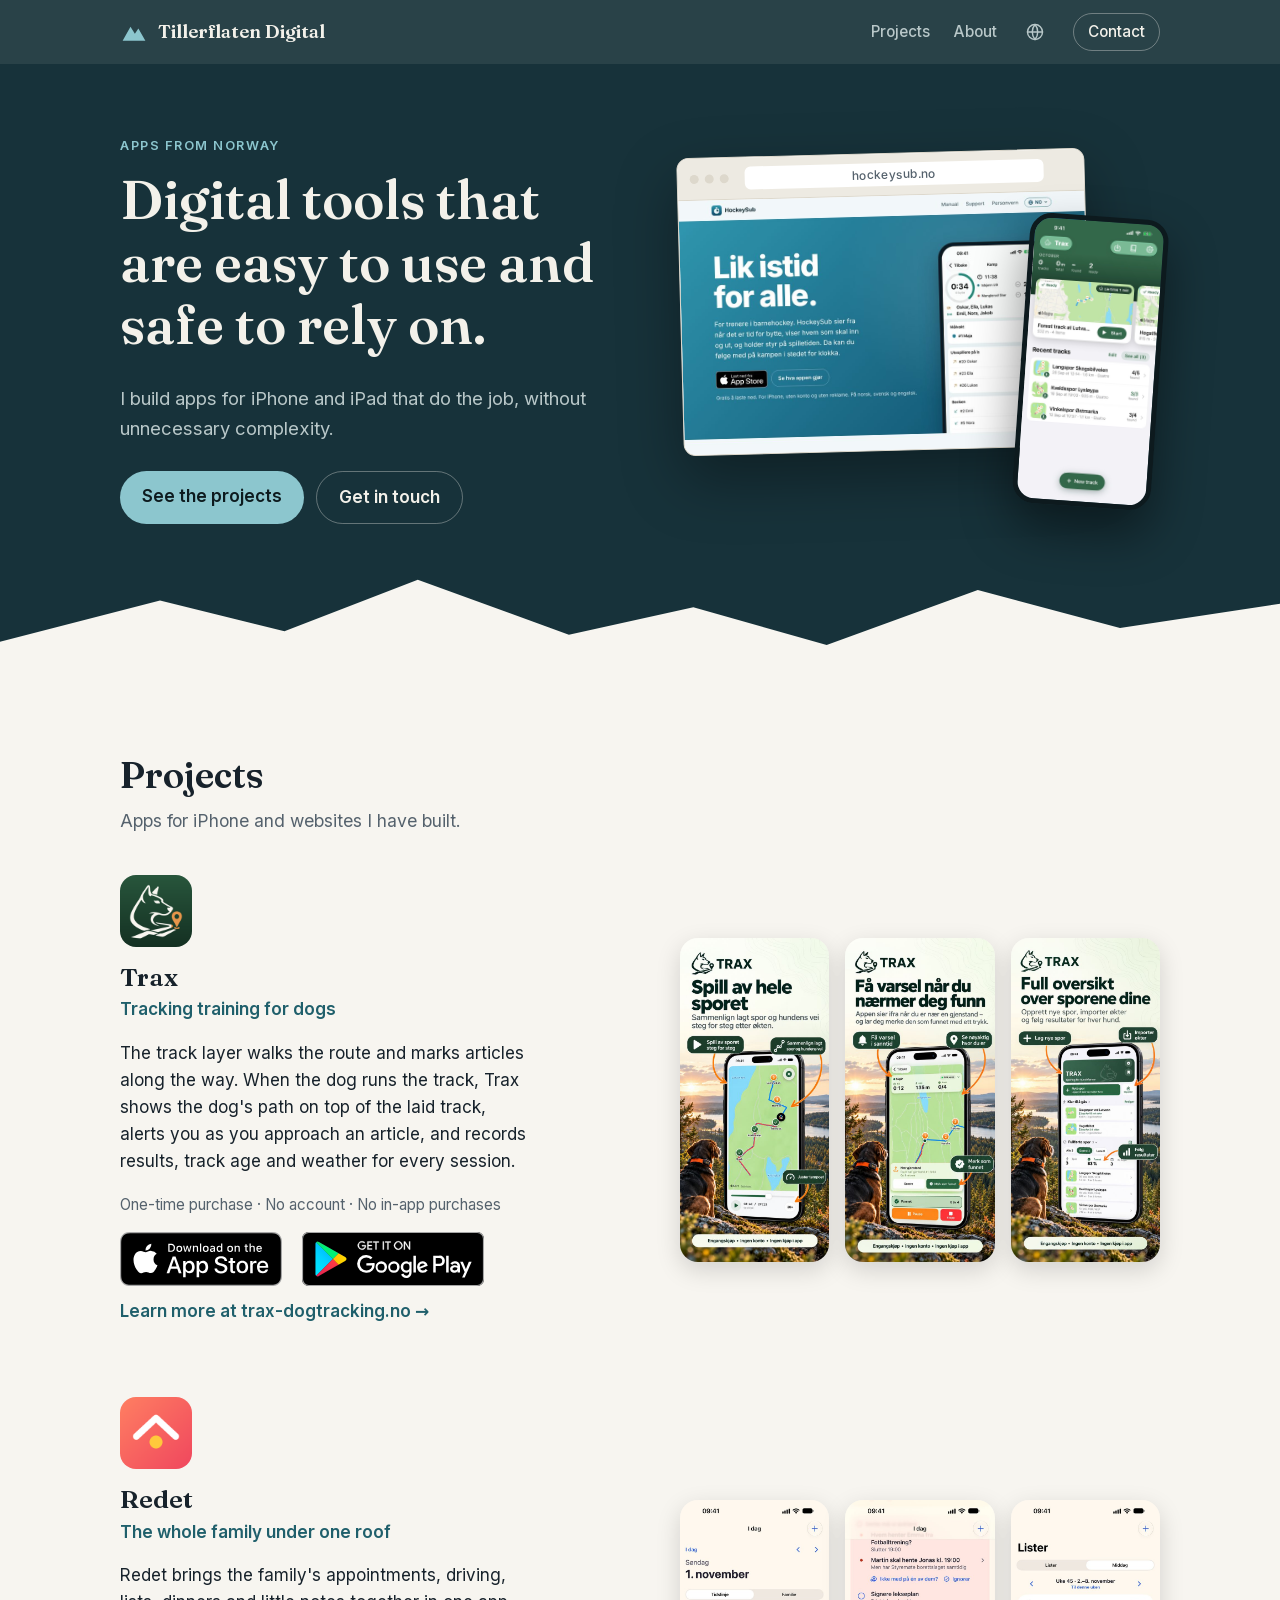
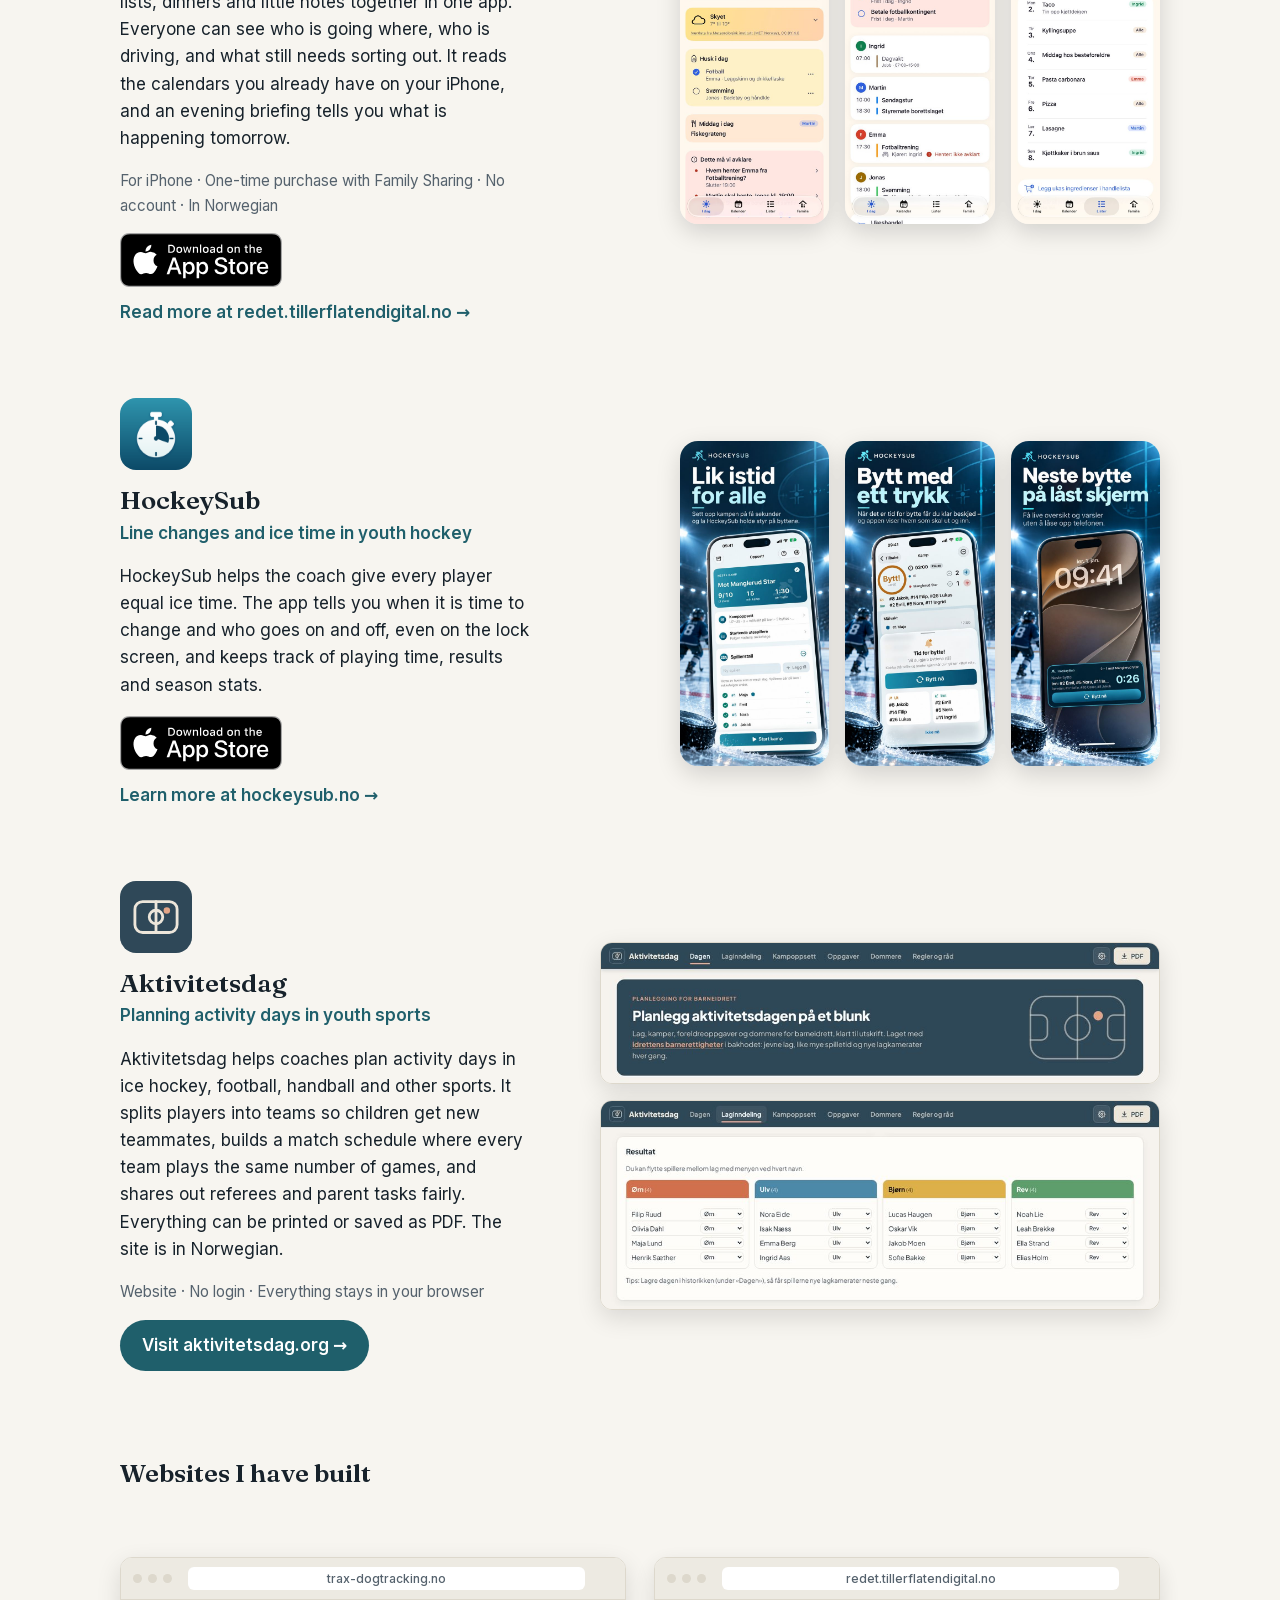
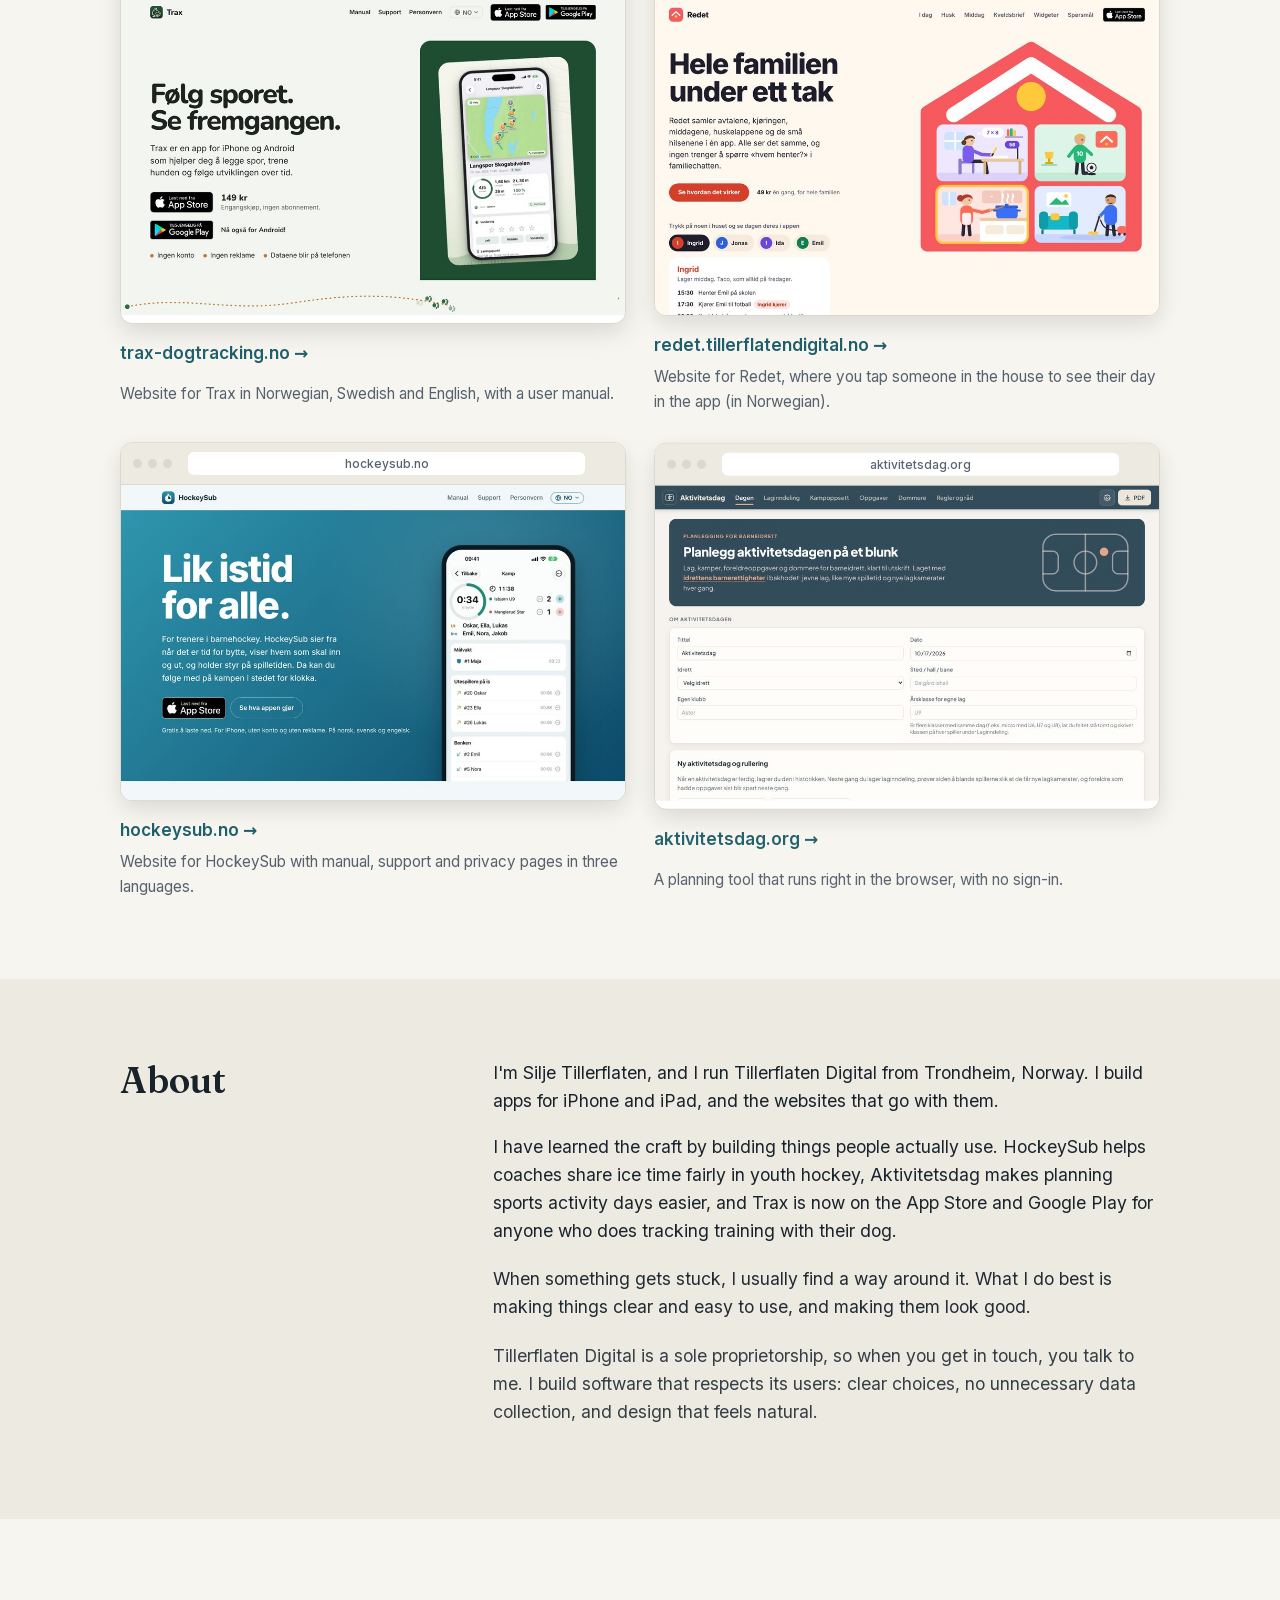
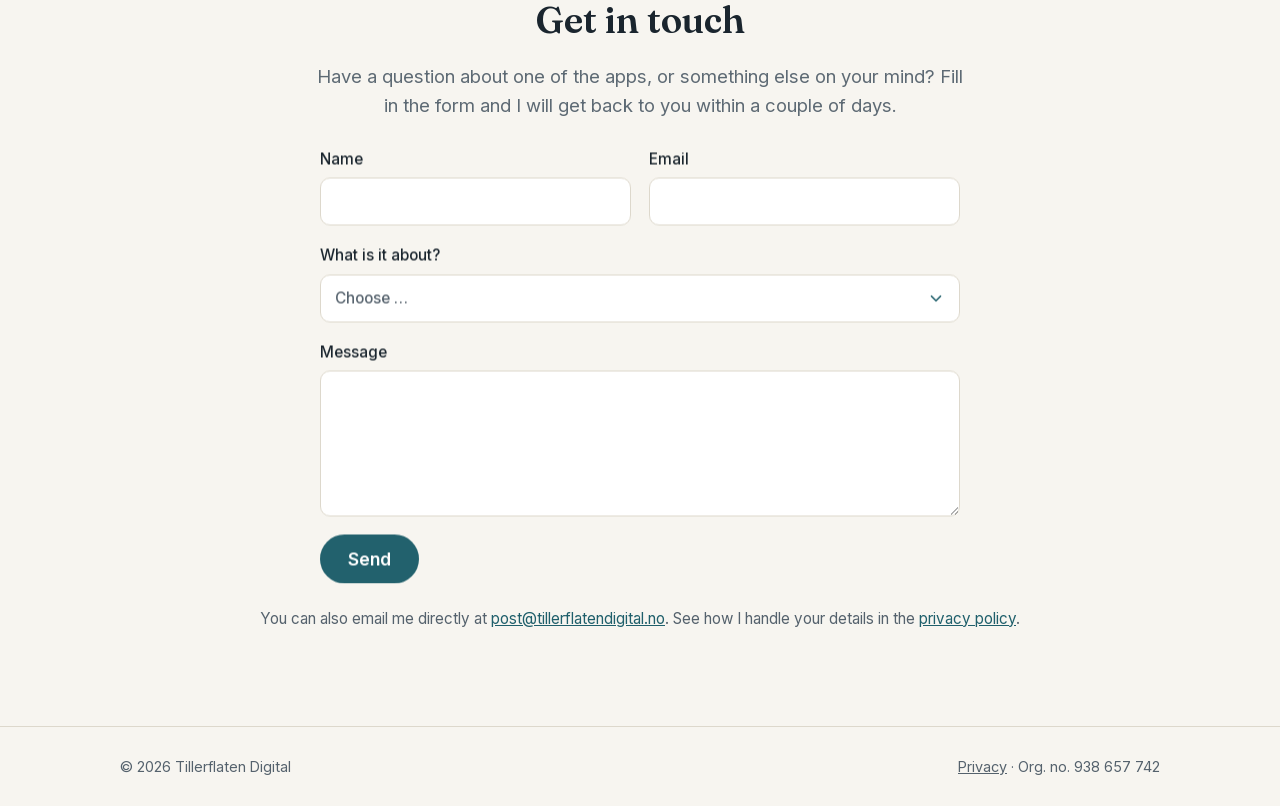
==== commit e05fd027: "Legg til App Store-badge for Redet (#54) Redet er publisert i App Store. Erstatter «Kommer snart» me" ====
--- a/site/en/index.html
+++ b/site/en/index.html
@@ -109,8 +109,9 @@
               still needs sorting out. It reads the calendars you already have on your iPhone, and
               an evening briefing tells you what is happening tomorrow.
             </p>
-            <p class="app-meta">Coming soon to iPhone · One-time purchase with Family Sharing · No account · In Norwegian</p>
-            <div class="app-links">
+            <p class="app-meta">For iPhone · One-time purchase with Family Sharing · No account · In Norwegian</p>
+            <div class="app-links">
+              <a class="store-badge" href="https://apps.apple.com/app/id6827096660"><img src="../img/app-store-en.svg" alt="Download Redet on the App Store" width="162" height="54"></a>
               <a class="app-site" href="https://redet.tillerflatendigital.no/">Read more at redet.tillerflatendigital.no →</a>
             </div>
           </div>
@@ -169,7 +170,7 @@
           <a class="site-card" href="https://trax-dogtracking.no/">
             <div class="browser">
               <div class="browser-bar" aria-hidden="true"><span></span><span></span><span></span><b>trax-dogtracking.no</b></div>
-              <img src="../img/nettside-trax.jpg?v=4" alt="The front page of trax-dogtracking.no" width="960" height="600" loading="lazy">
+              <img src="../img/nettside-trax.jpg?v=3" alt="The front page of trax-dogtracking.no" width="960" height="600" loading="lazy">
             </div>
             <span class="site-name">trax-dogtracking.no →</span>
             <span class="site-desc">Website for Trax in Norwegian, Swedish and English, with a user manual.</span>
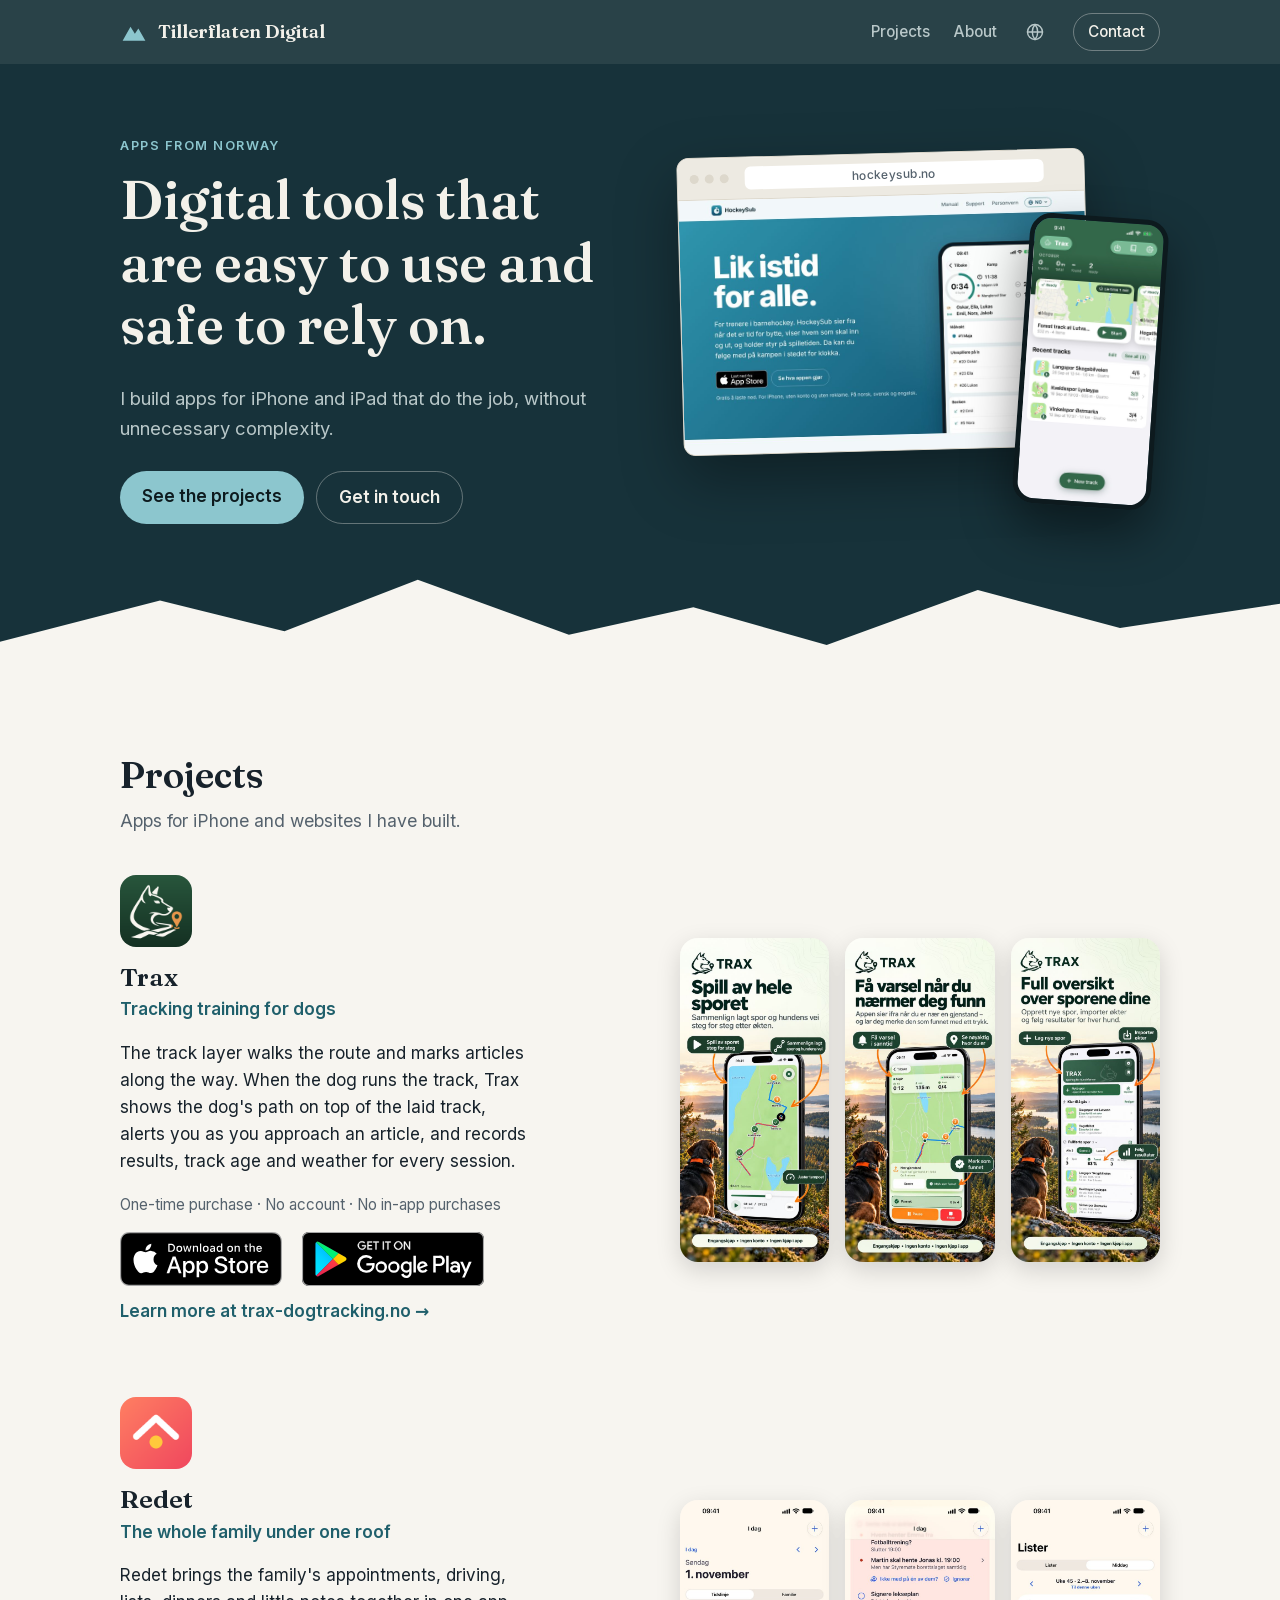
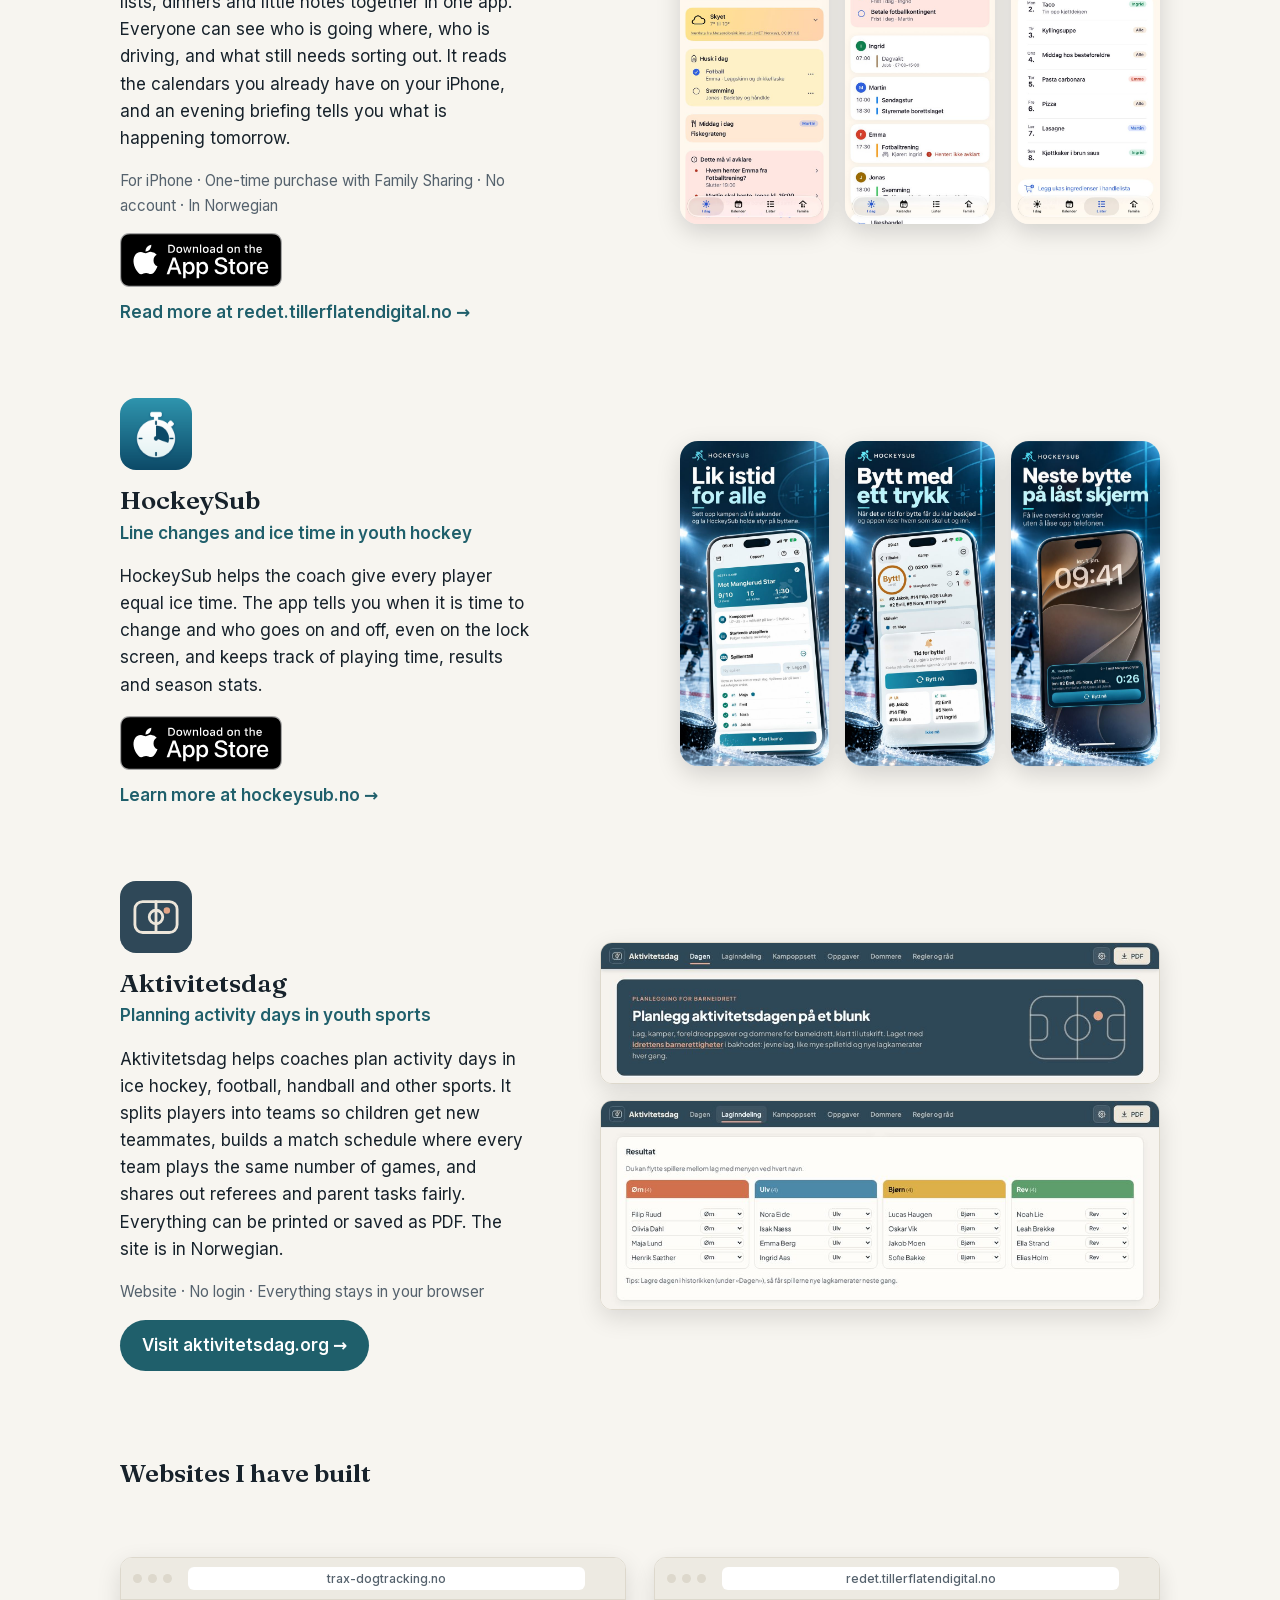
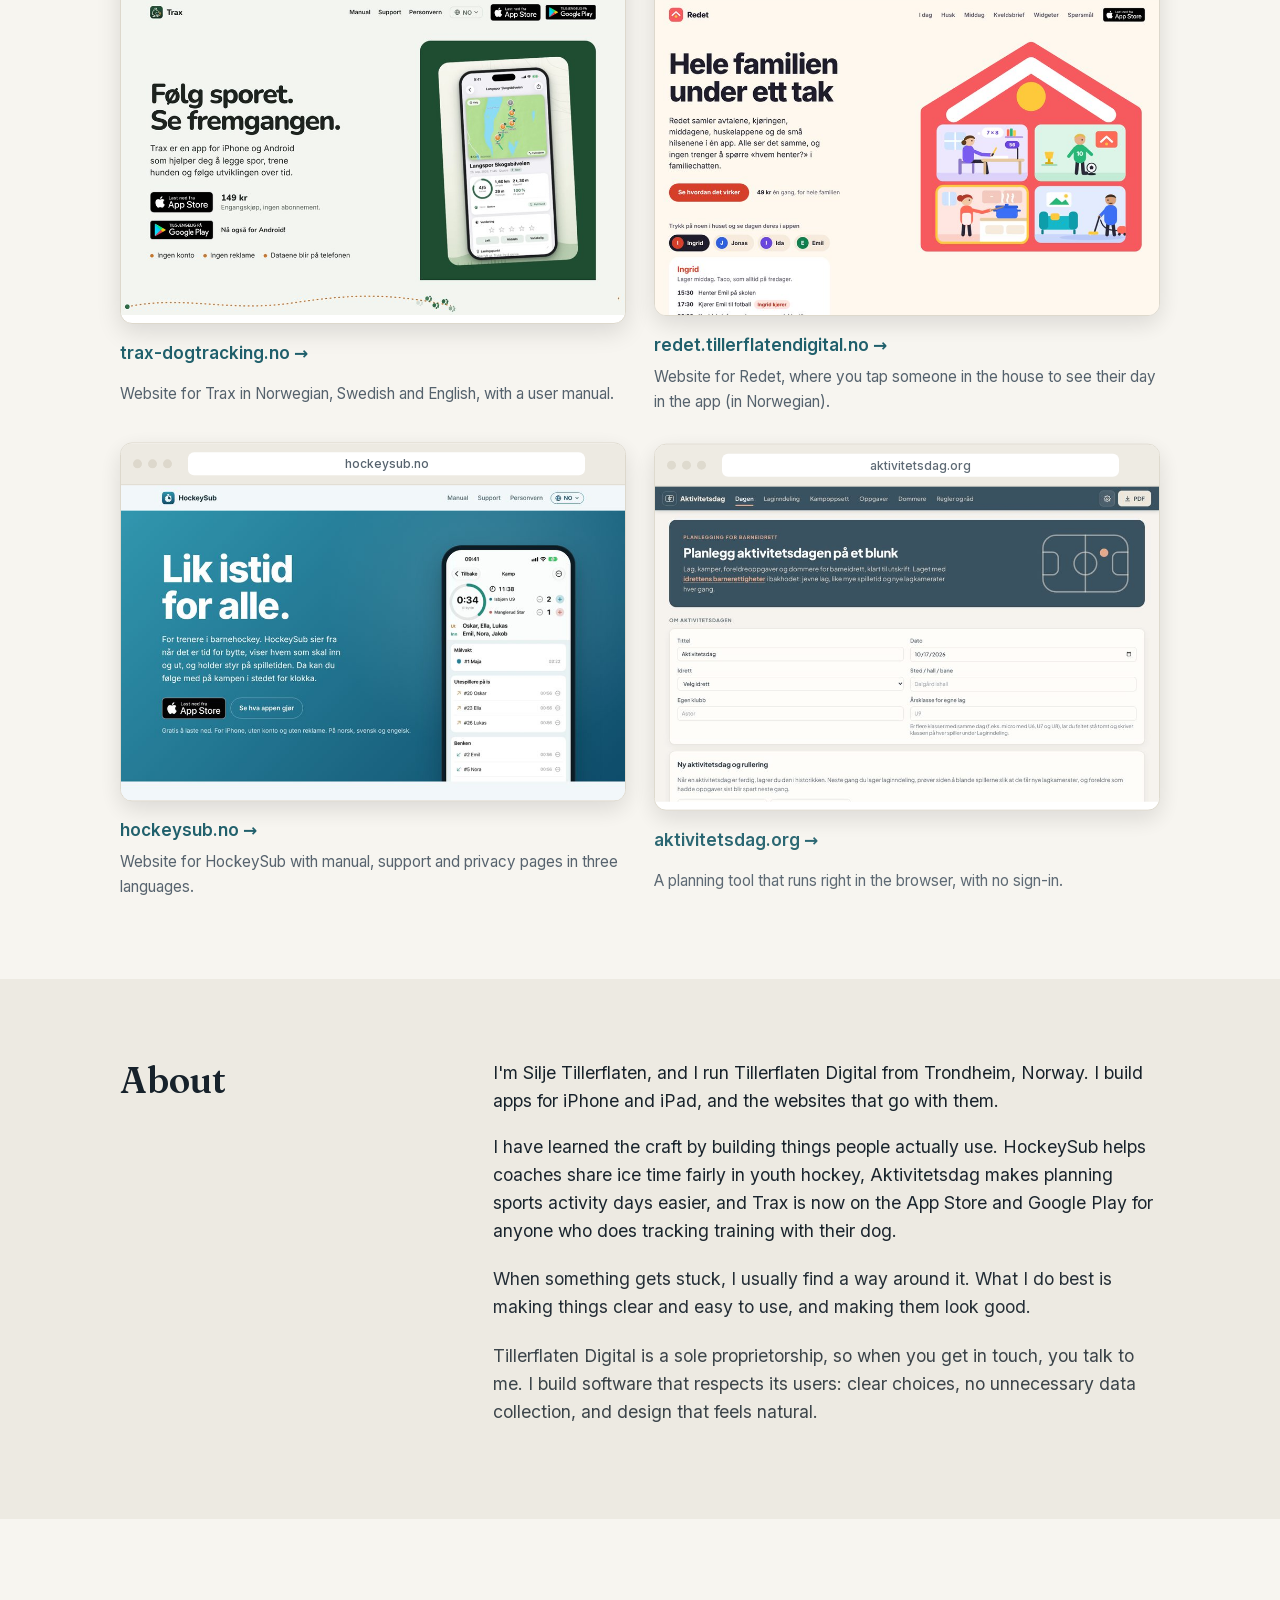
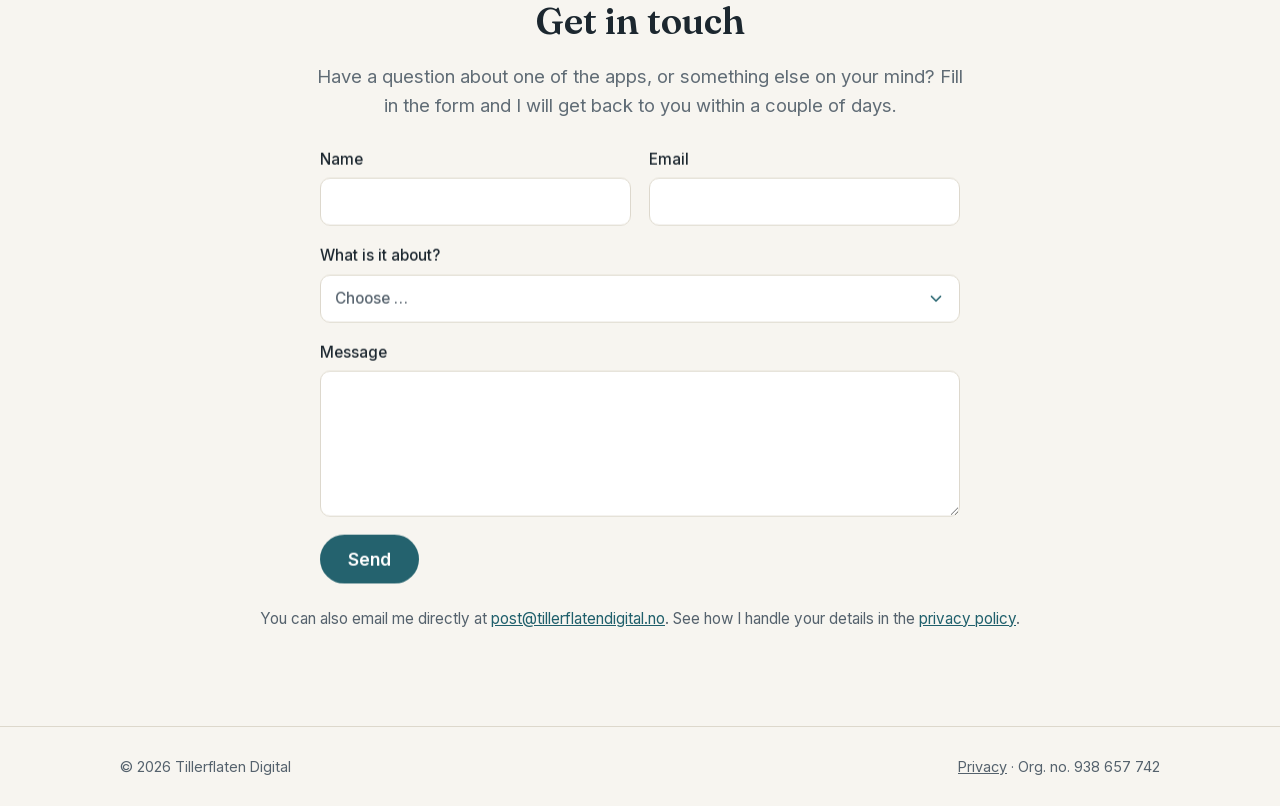
==== commit 9b08c907: "Merge pull request #55 from stillerflaten/claude/project-thread-bgjqh2 Nytt skjermbilde av trax-dogt" ====
--- a/site/en/index.html
+++ b/site/en/index.html
@@ -170,7 +170,7 @@
           <a class="site-card" href="https://trax-dogtracking.no/">
             <div class="browser">
               <div class="browser-bar" aria-hidden="true"><span></span><span></span><span></span><b>trax-dogtracking.no</b></div>
-              <img src="../img/nettside-trax.jpg?v=3" alt="The front page of trax-dogtracking.no" width="960" height="600" loading="lazy">
+              <img src="../img/nettside-trax.jpg?v=4" alt="The front page of trax-dogtracking.no" width="960" height="600" loading="lazy">
             </div>
             <span class="site-name">trax-dogtracking.no →</span>
             <span class="site-desc">Website for Trax in Norwegian, Swedish and English, with a user manual.</span>
